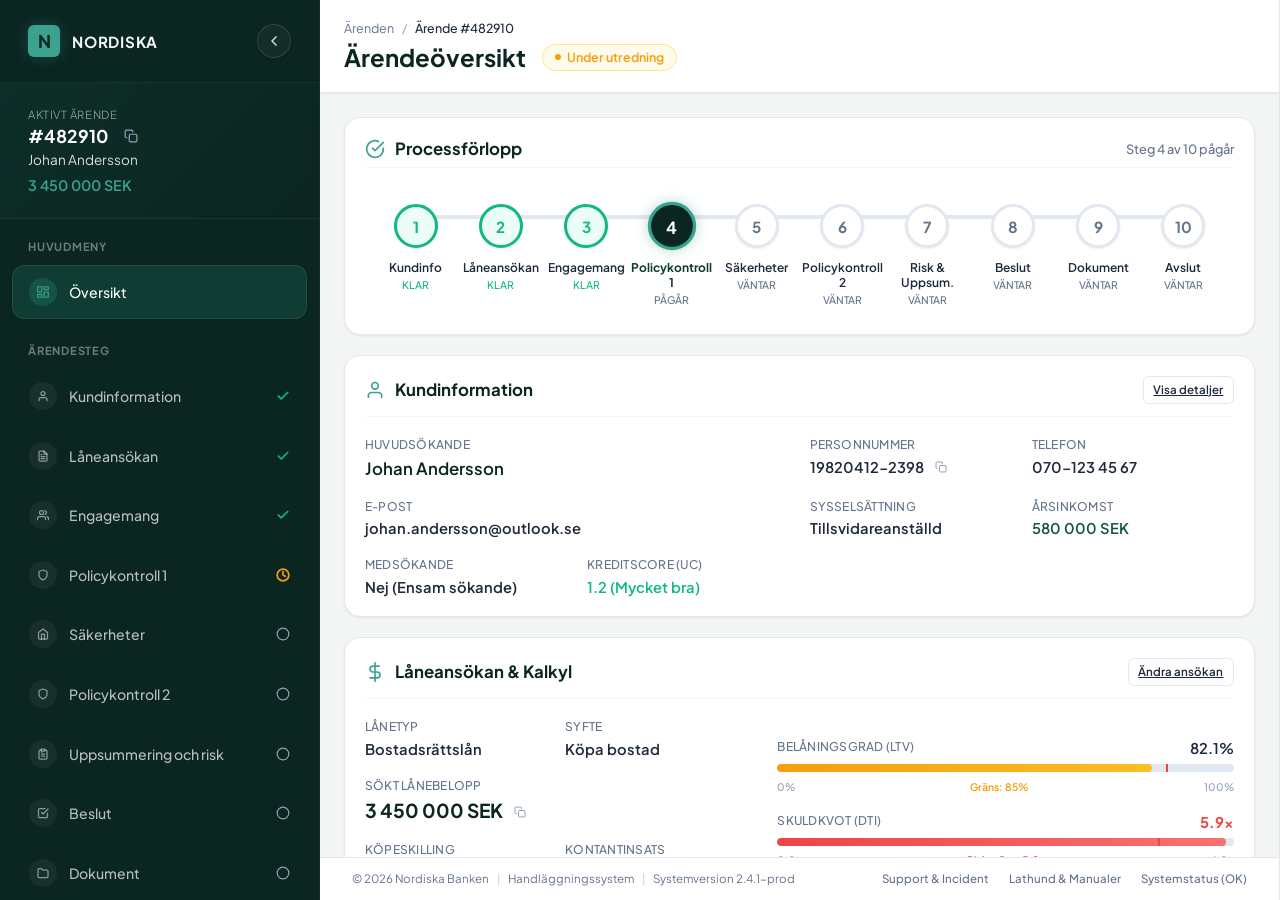
==== index.html @ c4bc32be "initialize loan application PoC with responsive layout, sidebar navigation, and interactive UI compo" ====
<!DOCTYPE html>
<html lang="sv">

<head>
    <meta charset="UTF-8">
    <meta name="viewport" content="width=device-width, initial-scale=1.0">
    <title>Nordiska Banken - Ärende #482910</title>
    <!-- Google Fonts & Main Stylesheet -->
    <link rel="stylesheet" href="styles.css">
</head>

<body>
    <div class="app-container">
        
        <!-- Sidebar Navigation -->
        <aside class="sidebar">
            <!-- Sidebar Header / Branding -->
            <div class="sidebar-header">
                <div class="logo-icon">N</div>
                <div class="logo-text-wrapper">
                    <div class="logo-text">Nordiska</div>
                </div>
                <button class="sidebar-toggle-btn" id="btn-toggle-sidebar" title="Minimera meny">
                    <svg xmlns="http://www.w3.org/2000/svg" width="16" height="16" viewBox="0 0 24 24" fill="none" stroke="currentColor" stroke-width="2.5" stroke-linecap="round" stroke-linejoin="round"><polyline points="15 18 9 12 15 6"></polyline></svg>
                </button>
            </div>

            <!-- Active Case Widget -->
            <div class="sidebar-case-summary">
                <div class="case-label">Aktivt Ärende</div>
                <div class="case-id">
                    #482910
                    <button class="copy-btn" id="btn-copy-case-id" title="Kopiera ärendenummer">
                        <svg xmlns="http://www.w3.org/2000/svg" width="14" height="14" viewBox="0 0 24 24" fill="none" stroke="currentColor" stroke-width="2" stroke-linecap="round" stroke-linejoin="round"><rect x="9" y="9" width="13" height="13" rx="2" ry="2"></rect><path d="M5 15H4a2 2 0 0 1-2-2V4a2 2 0 0 1 2-2h9a2 2 0 0 1 2 2v1"></path></svg>
                    </button>
                </div>
                <div class="customer-name">Johan Andersson</div>
                <div class="loan-amount">3 450 000 SEK</div>
            </div>

            <!-- Navigation Menu -->
            <nav class="sidebar-menu">
                <div class="menu-section-title">Huvudmeny</div>
                <ul class="sidebar-list">
                    <li>
                        <a href="index.html" class="sidebar-link active" data-title="Översikt">
                            <span class="step-icon-wrapper">
                                <svg xmlns="http://www.w3.org/2000/svg" width="14" height="14" viewBox="0 0 24 24" fill="none" stroke="currentColor" stroke-width="2" stroke-linecap="round" stroke-linejoin="round"><rect x="3" y="3" width="7" height="9"></rect><rect x="14" y="3" width="7" height="5"></rect><rect x="14" y="12" width="7" height="9"></rect><rect x="3" y="16" width="7" height="5"></rect></svg>
                            </span>
                            Översikt
                        </a>
                    </li>
                </ul>

                <div class="menu-section-title" style="margin-top: 1.5rem;">Ärendesteg</div>
                <ul class="sidebar-list">
                    <li>
                        <a href="kundinformation.html" class="sidebar-link" data-title="Kundinformation">
                            <span class="step-icon-wrapper">
                                <svg xmlns="http://www.w3.org/2000/svg" width="12" height="12" viewBox="0 0 24 24" fill="none" stroke="currentColor" stroke-width="2.5" stroke-linecap="round" stroke-linejoin="round"><path d="M20 21v-2a4 4 0 0 0-4-4H8a4 4 0 0 0-4 4v2"></path><circle cx="12" cy="7" r="4"></circle></svg>
                            </span>
                            Kundinformation
                            <span class="step-status-icon" title="Klar">
                                <svg xmlns="http://www.w3.org/2000/svg" width="14" height="14" viewBox="0 0 24 24" fill="none" stroke="var(--success)" stroke-width="3" stroke-linecap="round" stroke-linejoin="round"><polyline points="20 6 9 17 4 12"></polyline></svg>
                            </span>
                        </a>
                    </li>
                    <li>
                        <a href="laneansokan.html" class="sidebar-link" data-title="Låneansökan">
                            <span class="step-icon-wrapper">
                                <svg xmlns="http://www.w3.org/2000/svg" width="12" height="12" viewBox="0 0 24 24" fill="none" stroke="currentColor" stroke-width="2.5" stroke-linecap="round" stroke-linejoin="round"><path d="M14 2H6a2 2 0 0 0-2 2v16a2 2 0 0 0 2 2h12a2 2 0 0 0 2-2V8z"></path><polyline points="14 2 14 8 20 8"></polyline><line x1="16" y1="13" x2="8" y2="13"></line><line x1="16" y1="17" x2="8" y2="17"></line><polyline points="10 9 9 9 8 9"></polyline></svg>
                            </span>
                            Låneansökan
                            <span class="step-status-icon" title="Klar">
                                <svg xmlns="http://www.w3.org/2000/svg" width="14" height="14" viewBox="0 0 24 24" fill="none" stroke="var(--success)" stroke-width="3" stroke-linecap="round" stroke-linejoin="round"><polyline points="20 6 9 17 4 12"></polyline></svg>
                            </span>
                        </a>
                    </li>
                    <li>
                        <a href="engagemang.html" class="sidebar-link" data-title="Engagemang">
                            <span class="step-icon-wrapper">
                                <svg xmlns="http://www.w3.org/2000/svg" width="12" height="12" viewBox="0 0 24 24" fill="none" stroke="currentColor" stroke-width="2.5" stroke-linecap="round" stroke-linejoin="round"><path d="M17 21v-2a4 4 0 0 0-4-4H5a4 4 0 0 0-4 4v2"></path><circle cx="9" cy="7" r="4"></circle><path d="M23 21v-2a4 4 0 0 0-3-3.87"></path><path d="M16 3.13a4 4 0 0 1 0 7.75"></path></svg>
                            </span>
                            Engagemang
                            <span class="step-status-icon" title="Klar">
                                <svg xmlns="http://www.w3.org/2000/svg" width="14" height="14" viewBox="0 0 24 24" fill="none" stroke="var(--success)" stroke-width="3" stroke-linecap="round" stroke-linejoin="round"><polyline points="20 6 9 17 4 12"></polyline></svg>
                            </span>
                        </a>
                    </li>
                    <li>
                        <a href="policykontroll-1.html" class="sidebar-link" data-title="Policykontroll 1">
                            <span class="step-icon-wrapper">
                                <svg xmlns="http://www.w3.org/2000/svg" width="12" height="12" viewBox="0 0 24 24" fill="none" stroke="currentColor" stroke-width="2.5" stroke-linecap="round" stroke-linejoin="round"><path d="M12 22s8-4 8-10V5l-8-3-8 3v7c0 6 8 10 8 10z"></path></svg>
                            </span>
                            Policykontroll 1
                            <span class="step-status-icon" title="Pågår">
                                <svg xmlns="http://www.w3.org/2000/svg" width="14" height="14" viewBox="0 0 24 24" fill="none" stroke="var(--warning)" stroke-width="3" stroke-linecap="round" stroke-linejoin="round"><circle cx="12" cy="12" r="10"></circle><polyline points="12 6 12 12 16 14"></polyline></svg>
                            </span>
                        </a>
                    </li>
                    <li>
                        <a href="sakerheter.html" class="sidebar-link" data-title="Säkerheter">
                            <span class="step-icon-wrapper">
                                <svg xmlns="http://www.w3.org/2000/svg" width="12" height="12" viewBox="0 0 24 24" fill="none" stroke="currentColor" stroke-width="2.5" stroke-linecap="round" stroke-linejoin="round"><path d="M3 9l9-7 9 7v11a2 2 0 0 1-2 2H5a2 2 0 0 1-2-2z"></path><polyline points="9 22 9 12 15 12 15 22"></polyline></svg>
                            </span>
                            Säkerheter
                            <span class="step-status-icon" title="Ej påbörjad">
                                <svg xmlns="http://www.w3.org/2000/svg" width="14" height="14" viewBox="0 0 24 24" fill="none" stroke="var(--text-light)" stroke-width="2" stroke-linecap="round" stroke-linejoin="round"><circle cx="12" cy="12" r="10"></circle></svg>
                            </span>
                        </a>
                    </li>
                    <li>
                        <a href="policykontroll-2.html" class="sidebar-link" data-title="Policykontroll 2">
                            <span class="step-icon-wrapper">
                                <svg xmlns="http://www.w3.org/2000/svg" width="12" height="12" viewBox="0 0 24 24" fill="none" stroke="currentColor" stroke-width="2.5" stroke-linecap="round" stroke-linejoin="round"><path d="M12 22s8-4 8-10V5l-8-3-8 3v7c0 6 8 10 8 10z"></path></svg>
                            </span>
                            Policykontroll 2
                            <span class="step-status-icon" title="Ej påbörjad">
                                <svg xmlns="http://www.w3.org/2000/svg" width="14" height="14" viewBox="0 0 24 24" fill="none" stroke="var(--text-light)" stroke-width="2" stroke-linecap="round" stroke-linejoin="round"><circle cx="12" cy="12" r="10"></circle></svg>
                            </span>
                        </a>
                    </li>
                    <li>
                        <a href="uppsummering-och-risk.html" class="sidebar-link" data-title="Uppsummering och risk">
                            <span class="step-icon-wrapper">
                                <svg xmlns="http://www.w3.org/2000/svg" width="12" height="12" viewBox="0 0 24 24" fill="none" stroke="currentColor" stroke-width="2.5" stroke-linecap="round" stroke-linejoin="round"><path d="M16 4h2a2 2 0 0 1 2 2v14a2 2 0 0 1-2 2H6a2 2 0 0 1-2-2V6a2 2 0 0 1 2-2h2"></path><rect x="8" y="2" width="8" height="4" rx="1" ry="1"></rect><line x1="9" y1="12" x2="15" y2="12"></line><line x1="9" y1="16" x2="15" y2="16"></line><line x1="9" y1="8" x2="10" y2="8"></line></svg>
                            </span>
                            Uppsummering och risk
                            <span class="step-status-icon" title="Ej påbörjad">
                                <svg xmlns="http://www.w3.org/2000/svg" width="14" height="14" viewBox="0 0 24 24" fill="none" stroke="var(--text-light)" stroke-width="2" stroke-linecap="round" stroke-linejoin="round"><circle cx="12" cy="12" r="10"></circle></svg>
                            </span>
                        </a>
                    </li>
                    <li>
                        <a href="beslut.html" class="sidebar-link" data-title="Beslut">
                            <span class="step-icon-wrapper">
                                <svg xmlns="http://www.w3.org/2000/svg" width="12" height="12" viewBox="0 0 24 24" fill="none" stroke="currentColor" stroke-width="2.5" stroke-linecap="round" stroke-linejoin="round"><polyline points="9 11 12 14 22 4"></polyline><path d="M21 12v7a2 2 0 0 1-2 2H5a2 2 0 0 1-2-2V5a2 2 0 0 1 2-2h11"></path></svg>
                            </span>
                            Beslut
                            <span class="step-status-icon" title="Ej påbörjad">
                                <svg xmlns="http://www.w3.org/2000/svg" width="14" height="14" viewBox="0 0 24 24" fill="none" stroke="var(--text-light)" stroke-width="2" stroke-linecap="round" stroke-linejoin="round"><circle cx="12" cy="12" r="10"></circle></svg>
                            </span>
                        </a>
                    </li>
                    <li>
                        <a href="dokument.html" class="sidebar-link" data-title="Dokument">
                            <span class="step-icon-wrapper">
                                <svg xmlns="http://www.w3.org/2000/svg" width="12" height="12" viewBox="0 0 24 24" fill="none" stroke="currentColor" stroke-width="2.5" stroke-linecap="round" stroke-linejoin="round"><path d="M22 19a2 2 0 0 1-2 2H4a2 2 0 0 1-2-2V5a2 2 0 0 1 2-2h5l2 3h9a2 2 0 0 1 2 2z"></path></svg>
                            </span>
                            Dokument
                            <span class="step-status-icon" title="Ej påbörjad">
                                <svg xmlns="http://www.w3.org/2000/svg" width="14" height="14" viewBox="0 0 24 24" fill="none" stroke="var(--text-light)" stroke-width="2" stroke-linecap="round" stroke-linejoin="round"><circle cx="12" cy="12" r="10"></circle></svg>
                            </span>
                        </a>
                    </li>
                    <li>
                        <a href="avslut.html" class="sidebar-link" data-title="Avslut">
                            <span class="step-icon-wrapper">
                                <svg xmlns="http://www.w3.org/2000/svg" width="12" height="12" viewBox="0 0 24 24" fill="none" stroke="currentColor" stroke-width="2.5" stroke-linecap="round" stroke-linejoin="round"><path d="M22 11.08V12a10 10 0 1 1-5.93-9.14"></path><polyline points="22 4 12 14.01 9 11.01"></polyline></svg>
                            </span>
                            Avslut
                            <span class="step-status-icon" title="Ej påbörjad">
                                <svg xmlns="http://www.w3.org/2000/svg" width="14" height="14" viewBox="0 0 24 24" fill="none" stroke="var(--text-light)" stroke-width="2" stroke-linecap="round" stroke-linejoin="round"><circle cx="12" cy="12" r="10"></circle></svg>
                            </span>
                        </a>
                    </li>
                </ul>
                <ul class="sidebar-list actions-section">
                    <li>
                        <a href="#" class="sidebar-link sidebar-dropdown-toggle" id="toggle-actions-menu" data-title="Åtgärder">
                            <span class="step-icon-wrapper">
                                <svg xmlns="http://www.w3.org/2000/svg" width="14" height="14" viewBox="0 0 24 24" fill="none" stroke="currentColor" stroke-width="2" stroke-linecap="round" stroke-linejoin="round"><circle cx="12" cy="12" r="3"/><path d="M3 12h1m8-9v1m8 8h1m-9 8v1M5.6 5.6l.7.7m11.4 11.4l.7.7m0-12.8l-.7.7M6.3 17.7l-.7.7"/></svg>
                            </span>
                            Åtgärder
                            <span class="dropdown-chevron">
                                <svg xmlns="http://www.w3.org/2000/svg" width="12" height="12" viewBox="0 0 24 24" fill="none" stroke="currentColor" stroke-width="2" stroke-linecap="round" stroke-linejoin="round"><polyline points="6 9 12 15 18 9"></polyline></svg>
                            </span>
                        </a>
                        <ul class="sidebar-submenu" id="actions-submenu">
                            <li>
                                <a href="#" class="sidebar-link sidebar-action-link action-update" id="action-update-eng" data-title="Uppdatera engagemang">
                                    <span class="step-icon-wrapper">
                                        <svg xmlns="http://www.w3.org/2000/svg" width="14" height="14" viewBox="0 0 24 24" fill="none" stroke="currentColor" stroke-width="2" stroke-linecap="round" stroke-linejoin="round"><path d="M21.5 2v6h-6M21.34 15.57a10 10 0 1 1-.57-8.38l5.67-5.67"/></svg>
                                    </span>
                                    Uppdatera engagemang
                                </a>
                            </li>
                            <li>
                                <a href="#" class="sidebar-link sidebar-action-link action-archive" id="action-archive-case" data-title="Arkivera ärende">
                                    <span class="step-icon-wrapper">
                                        <svg xmlns="http://www.w3.org/2000/svg" width="14" height="14" viewBox="0 0 24 24" fill="none" stroke="currentColor" stroke-width="2" stroke-linecap="round" stroke-linejoin="round"><polyline points="21 8 21 21 3 21 3 8"/><rect x="1" y="3" width="22" height="5"/><line x1="10" y1="12" x2="14" y2="12"/></svg>
                                    </span>
                                    Arkivera ärende
                                </a>
                            </li>
                            <li>
                                <a href="#" class="sidebar-link sidebar-action-link action-unarchive" id="action-unarchive-case" data-title="Delarkivera ärende">
                                    <span class="step-icon-wrapper">
                                        <svg xmlns="http://www.w3.org/2000/svg" width="14" height="14" viewBox="0 0 24 24" fill="none" stroke="currentColor" stroke-width="2" stroke-linecap="round" stroke-linejoin="round"><path d="M21 8v13H3V8M1 3h22v5H1zM10 12h4M12 12v6"/></svg>
                                    </span>
                                    Delarkivera ärende
                                </a>
                            </li>
                            <li>
                                <a href="#" class="sidebar-link sidebar-action-link action-reject" id="action-reject-case" data-title="Avslå ärende">
                                    <span class="step-icon-wrapper">
                                        <svg xmlns="http://www.w3.org/2000/svg" width="14" height="14" viewBox="0 0 24 24" fill="none" stroke="currentColor" stroke-width="2" stroke-linecap="round" stroke-linejoin="round"><circle cx="12" cy="12" r="10"/><line x1="15" y1="9" x2="9" y2="15"/><line x1="9" y1="9" x2="15" y2="15"/></svg>
                                    </span>
                                    Avslå ärende
                                </a>
                            </li>
                        </ul>
                    </li>
                </ul>
            </nav>

            <!-- Sidebar User Profile Footer -->
            <div class="sidebar-footer">
                <div class="user-avatar">EB</div>
                <div class="user-info">
                    <span class="user-name">Erik Bergström</span>
                    <span class="user-role">Handläggare</span>
                </div>
            </div>
        </aside>

        <!-- Main Viewport Area -->
        <main class="main-viewport">
            <!-- Sticky Case Header -->
            <header class="case-top-header">
                <div class="header-left">
                    <div class="breadcrumbs">
                        <a href="#">Ärenden</a>
                        <span class="separator">/</span>
                        <span class="current">Ärende #482910</span>
                    </div>
                    <div class="case-title-row">
                        <h1>Ärendeöversikt</h1>
                        <span class="status-pill under-review">
                            <span class="status-indicator-dot"></span>
                            Under utredning
                        </span>
                    </div>
                </div>
                <!-- Action Controls -->
                <div class="header-actions">
                </div>
            </header>

            <!-- Scrollable Dashboard Grid -->
            <div class="dashboard-grid">
                
                <!-- STEPPER OVERVIEW (Full Width) -->
                <div class="dashboard-card col-12">
                    <div class="card-header" style="margin-bottom: 0.75rem; padding-bottom: 0.5rem;">
                        <div class="card-title">
                            <svg xmlns="http://www.w3.org/2000/svg" viewBox="0 0 24 24" fill="none" stroke="currentColor" stroke-width="2" stroke-linecap="round" stroke-linejoin="round"><path d="M22 11.08V12a10 10 0 1 1-5.93-9.14"></path><polyline points="22 4 12 14.01 9 11.01"></polyline></svg>
                            Processförlopp
                        </div>
                        <span style="font-size: 0.8rem; color: var(--text-muted); font-weight: 500;">Steg 4 av 10 pågår</span>
                    </div>
                    
                    <div class="flow-stepper-wrapper">
                        <div class="flow-stepper">
                            <!-- Step 1 -->
                            <div class="flow-step-node completed">
                                <div class="flow-step-bubble">1</div>
                                <div class="flow-step-label">Kundinfo</div>
                                <div class="flow-step-status-text">Klar</div>
                            </div>
                            <!-- Step 2 -->
                            <div class="flow-step-node completed">
                                <div class="flow-step-bubble">2</div>
                                <div class="flow-step-label">Låneansökan</div>
                                <div class="flow-step-status-text">Klar</div>
                            </div>
                            <!-- Step 3 -->
                            <div class="flow-step-node completed">
                                <div class="flow-step-bubble">3</div>
                                <div class="flow-step-label">Engagemang</div>
                                <div class="flow-step-status-text">Klar</div>
                            </div>
                            <!-- Step 4 -->
                            <div class="flow-step-node active">
                                <div class="flow-step-bubble">4</div>
                                <div class="flow-step-label">Policykontroll 1</div>
                                <div class="flow-step-status-text">Pågår</div>
                            </div>
                            <!-- Step 5 -->
                            <div class="flow-step-node">
                                <div class="flow-step-bubble">5</div>
                                <div class="flow-step-label">Säkerheter</div>
                                <div class="flow-step-status-text">Väntar</div>
                            </div>
                            <!-- Step 6 -->
                            <div class="flow-step-node">
                                <div class="flow-step-bubble">6</div>
                                <div class="flow-step-label">Policykontroll 2</div>
                                <div class="flow-step-status-text">Väntar</div>
                            </div>
                            <!-- Step 7 -->
                            <div class="flow-step-node">
                                <div class="flow-step-bubble">7</div>
                                <div class="flow-step-label">Risk &amp; Uppsum.</div>
                                <div class="flow-step-status-text">Väntar</div>
                            </div>
                            <!-- Step 8 -->
                            <div class="flow-step-node">
                                <div class="flow-step-bubble">8</div>
                                <div class="flow-step-label">Beslut</div>
                                <div class="flow-step-status-text">Väntar</div>
                            </div>
                            <!-- Step 9 -->
                            <div class="flow-step-node">
                                <div class="flow-step-bubble">9</div>
                                <div class="flow-step-label">Dokument</div>
                                <div class="flow-step-status-text">Väntar</div>
                            </div>
                            <!-- Step 10 -->
                            <div class="flow-step-node">
                                <div class="flow-step-bubble">10</div>
                                <div class="flow-step-label">Avslut</div>
                                <div class="flow-step-status-text">Väntar</div>
                            </div>
                        </div>
                    </div>
                </div>

                <!-- CUSTOMER SUMMARY CARD -->
                <div class="dashboard-card col-4">
                    <div class="card-header">
                        <div class="card-title">
                            <svg xmlns="http://www.w3.org/2000/svg" viewBox="0 0 24 24" fill="none" stroke="currentColor" stroke-width="2" stroke-linecap="round" stroke-linejoin="round"><path d="M20 21v-2a4 4 0 0 0-4-4H8a4 4 0 0 0-4 4v2"></path><circle cx="12" cy="7" r="4"></circle></svg>
                            Kundinformation
                        </div>
                        <a href="kundinformation.html" class="btn btn-secondary" style="padding: 0.35rem 0.6rem; font-size: 0.72rem; border-radius: var(--radius-sm);">Visa detaljer</a>
                    </div>
                    <div class="customer-detail-list">
                        <div class="detail-item" style="grid-column: span 2;">
                            <span class="detail-label">Huvudsökande</span>
                            <span class="detail-value" style="font-size: 1.05rem; color: var(--primary-dark);">Johan Andersson</span>
                        </div>
                        <div class="detail-item">
                            <span class="detail-label">Personnummer</span>
                            <span class="detail-value">
                                19820412-2398
                                <button class="copy-btn" id="btn-copy-ssn" title="Kopiera personnummer">
                                    <svg xmlns="http://www.w3.org/2000/svg" width="12" height="12" viewBox="0 0 24 24" fill="none" stroke="currentColor" stroke-width="2" stroke-linecap="round" stroke-linejoin="round"><rect x="9" y="9" width="13" height="13" rx="2" ry="2"></rect><path d="M5 15H4a2 2 0 0 1-2-2V4a2 2 0 0 1 2-2h9a2 2 0 0 1 2 2v1"></path></svg>
                                </button>
                            </span>
                        </div>
                        <div class="detail-item">
                            <span class="detail-label">Telefon</span>
                            <span class="detail-value">070-123 45 67</span>
                        </div>
                        <div class="detail-item" style="grid-column: span 2;">
                            <span class="detail-label">E-post</span>
                            <span class="detail-value">johan.andersson@outlook.se</span>
                        </div>
                        <div class="detail-item">
                            <span class="detail-label">Sysselsättning</span>
                            <span class="detail-value">Tillsvidareanställd</span>
                        </div>
                        <div class="detail-item">
                            <span class="detail-label">Årsinkomst</span>
                            <span class="detail-value highlight">580 000 SEK</span>
                        </div>
                        <div class="detail-item">
                            <span class="detail-label">Medsökande</span>
                            <span class="detail-value">Nej (Ensam sökande)</span>
                        </div>
                        <div class="detail-item">
                            <span class="detail-label">Kreditscore (UC)</span>
                            <span class="detail-value" style="color: var(--success);">1.2 (Mycket bra)</span>
                        </div>
                    </div>
                </div>

                <!-- LOAN SUMMARY CARD -->
                <div class="dashboard-card col-8">
                    <div class="card-header">
                        <div class="card-title">
                            <svg xmlns="http://www.w3.org/2000/svg" viewBox="0 0 24 24" fill="none" stroke="currentColor" stroke-width="2" stroke-linecap="round" stroke-linejoin="round"><line x1="12" y1="1" x2="12" y2="23"></line><path d="M17 5H9.5a3.5 3.5 0 0 0 0 7h5a3.5 3.5 0 0 1 0 7H6"></path></svg>
                            Låneansökan & Kalkyl
                        </div>
                        <a href="laneansokan.html" class="btn btn-secondary" style="padding: 0.35rem 0.6rem; font-size: 0.72rem; border-radius: var(--radius-sm);">Ändra ansökan</a>
                    </div>
                    <div class="loan-summary-grid">
                        <div class="customer-detail-list">
                            <div class="detail-item">
                                <span class="detail-label">Lånetyp</span>
                                <span class="detail-value">Bostadsrättslån</span>
                            </div>
                            <div class="detail-item">
                                <span class="detail-label">Syfte</span>
                                <span class="detail-value">Köpa bostad</span>
                            </div>
                            <div class="detail-item" style="grid-column: span 2;">
                                <span class="detail-label">Sökt Lånebelopp</span>
                                <span class="detail-value" style="font-size: 1.2rem; color: var(--primary-dark); font-weight: 700;">
                                    3 450 000 SEK
                                    <button class="copy-btn" id="btn-copy-amount" title="Kopiera belopp">
                                        <svg xmlns="http://www.w3.org/2000/svg" width="12" height="12" viewBox="0 0 24 24" fill="none" stroke="currentColor" stroke-width="2" stroke-linecap="round" stroke-linejoin="round"><rect x="9" y="9" width="13" height="13" rx="2" ry="2"></rect><path d="M5 15H4a2 2 0 0 1-2-2V4a2 2 0 0 1 2-2h9a2 2 0 0 1 2 2v1"></path></svg>
                                    </button>
                                </span>
                            </div>
                            <div class="detail-item">
                                <span class="detail-label">Köpeskilling</span>
                                <span class="detail-value">4 200 000 SEK</span>
                            </div>
                            <div class="detail-item">
                                <span class="detail-label">Kontantinsats</span>
                                <span class="detail-value">750 000 SEK (17.9%)</span>
                            </div>
                            <div class="detail-item">
                                <span class="detail-label">Räntesats (Rörlig)</span>
                                <span class="detail-value">4.15%</span>
                            </div>
                            <div class="detail-item">
                                <span class="detail-label">Amorteringstakt</span>
                                <span class="detail-value">2.0% per år</span>
                            </div>
                        </div>
                        
                        <!-- Financial Progress Indicators -->
                        <div class="loan-metrics">
                            <!-- Metric 1 -->
                            <div class="metric-bar-group">
                                <div class="metric-header">
                                    <span class="detail-label">Belåningsgrad (LTV)</span>
                                    <span class="detail-value">82.1%</span>
                                </div>
                                <div class="metric-bar-container" title="Maxgräns 85% för bolån">
                                    <div class="metric-bar-fill warning" style="width: 82.1%;"></div>
                                    <div class="metric-marker" style="left: 85%;" title="Maxgräns 85%"></div>
                                </div>
                                <div style="display: flex; justify-content: space-between; font-size: 0.65rem; color: var(--text-light); font-weight: 500;">
                                    <span>0%</span>
                                    <span style="color: var(--warning); font-weight: 600;">Gräns: 85%</span>
                                    <span>100%</span>
                                </div>
                            </div>
                            <!-- Metric 2 -->
                            <div class="metric-bar-group">
                                <div class="metric-header">
                                    <span class="detail-label">Skuldkvot (DTI)</span>
                                    <span class="detail-value" style="color: var(--danger); font-weight: 700;">5.9x</span>
                                </div>
                                <div class="metric-bar-container" title="Riskgräns 5.0x ink-multiplikator">
                                    <div class="metric-bar-fill danger" style="width: 98.3%;"></div> <!-- 5.9 / 6.0 = 98.3% -->
                                    <div class="metric-marker" style="left: 83.3%;" title="Riskgräns 5.0x"></div> <!-- 5.0 / 6.0 = 83.3% -->
                                </div>
                                <div style="display: flex; justify-content: space-between; font-size: 0.65rem; color: var(--text-light); font-weight: 500;">
                                    <span>0.0x</span>
                                    <span style="color: var(--danger); font-weight: 600;">Riskgräns: 5.0x</span>
                                    <span>6.0x</span>
                                </div>
                            </div>
                            <!-- Metric 3 -->
                            <div class="metric-bar-group">
                                <div class="metric-header">
                                    <span class="detail-label">Kvarboendekalkyl (KALP)</span>
                                    <span class="detail-value" style="color: var(--success);">+14 520 SEK / mån</span>
                                </div>
                                <div class="metric-bar-container" title="Krav: Minst 8 000 SEK">
                                    <div class="metric-bar-fill" style="width: 72.6%;"></div> <!-- scale to max 20000 -->
                                    <div class="metric-marker" style="left: 40%;" title="Krav 8000"></div> <!-- 8000 / 20000 = 40% -->
                                </div>
                                <div style="display: flex; justify-content: space-between; font-size: 0.65rem; color: var(--text-light); font-weight: 500;">
                                    <span>0 SEK</span>
                                    <span style="color: var(--success); font-weight: 600;">Krav: 8 000 SEK</span>
                                    <span>20 000 SEK</span>
                                </div>
                            </div>
                        </div>
                    </div>
                </div>

                <!-- POLICY & RISK CARD -->
                <div class="dashboard-card col-4">
                    <div class="card-header">
                        <div class="card-title">
                            <svg xmlns="http://www.w3.org/2000/svg" viewBox="0 0 24 24" fill="none" stroke="currentColor" stroke-width="2" stroke-linecap="round" stroke-linejoin="round"><path d="M12 22s8-4 8-10V5l-8-3-8 3v7c0 6 8 10 8 10z"></path></svg>
                            Policy & Riskkontroll
                        </div>
                        <span class="status-pill under-review" style="padding: 0.15rem 0.5rem; font-size: 0.68rem;">Kontroll Pågår</span>
                    </div>
                    <div class="policy-list">
                        <!-- Policy Item 1 -->
                        <div class="policy-item passed">
                            <div>
                                <div class="policy-name">Kreditupplysning (UC)</div>
                                <div class="policy-meta">Score 1.2, Inga betalningsanmärkningar</div>
                            </div>
                            <div class="policy-status passed">
                                <svg xmlns="http://www.w3.org/2000/svg" width="14" height="14" viewBox="0 0 24 24" fill="none" stroke="currentColor" stroke-width="3" stroke-linecap="round" stroke-linejoin="round"><polyline points="20 6 9 17 4 12"></polyline></svg>
                                OK
                            </div>
                        </div>
                        <!-- Policy Item 2 -->
                        <div class="policy-item warning">
                            <div>
                                <div class="policy-name">Skuldkvot & Kalkyl</div>
                                <div class="policy-meta">Skuldkvot 5.9x överstiger riskgräns (5.0x)</div>
                            </div>
                            <div class="policy-status warning">
                                <svg xmlns="http://www.w3.org/2000/svg" width="14" height="14" viewBox="0 0 24 24" fill="none" stroke="currentColor" stroke-width="3" stroke-linecap="round" stroke-linejoin="round"><path d="M10.29 3.86L1.82 18a2 2 0 0 0 1.71 3h16.94a2 2 0 0 0 1.71-3L13.71 3.86a2 2 0 0 0-3.42 0z"></path><line x1="12" y1="9" x2="12" y2="13"></line><line x1="12" y1="17" x2="12.01" y2="17"></line></svg>
                                Manuell
                            </div>
                        </div>
                        <!-- Policy Item 3 -->
                        <div class="policy-item passed">
                            <div>
                                <div class="policy-name">PEP & Sanktionskontroll</div>
                                <div class="policy-meta">Inga träffar funna i internationella register</div>
                            </div>
                            <div class="policy-status passed">
                                <svg xmlns="http://www.w3.org/2000/svg" width="14" height="14" viewBox="0 0 24 24" fill="none" stroke="currentColor" stroke-width="3" stroke-linecap="round" stroke-linejoin="round"><polyline points="20 6 9 17 4 12"></polyline></svg>
                                OK
                            </div>
                        </div>
                        <!-- Policy Item 4 -->
                        <div class="policy-item passed">
                            <div>
                                <div class="policy-name">Medborgarskap / Boende</div>
                                <div class="policy-meta">Svensk medborgare och folkbokförd</div>
                            </div>
                            <div class="policy-status passed">
                                <svg xmlns="http://www.w3.org/2000/svg" width="14" height="14" viewBox="0 0 24 24" fill="none" stroke="currentColor" stroke-width="3" stroke-linecap="round" stroke-linejoin="round"><polyline points="20 6 9 17 4 12"></polyline></svg>
                                OK
                            </div>
                        </div>
                    </div>
                </div>

                <!-- COLLATERAL CARD -->
                <div class="dashboard-card col-4">
                    <div class="card-header">
                        <div class="card-title">
                            <svg xmlns="http://www.w3.org/2000/svg" viewBox="0 0 24 24" fill="none" stroke="currentColor" stroke-width="2" stroke-linecap="round" stroke-linejoin="round"><path d="M3 9l9-7 9 7v11a2 2 0 0 1-2 2H5a2 2 0 0 1-2-2z"></path><polyline points="9 22 9 12 15 12 15 22"></polyline></svg>
                            Säkerheter (Bostad)
                        </div>
                        <a href="sakerheter.html" class="btn btn-secondary" style="padding: 0.35rem 0.6rem; font-size: 0.72rem; border-radius: var(--radius-sm);">Redigera</a>
                    </div>
                    
                    <div class="collateral-card-content">
                        <div class="collateral-list-wrapper">
                            <div class="collateral-item" style="padding-top: 0;">
                                <div class="collateral-left">
                                    <div class="collateral-title">Bostadsrätt</div>
                                    <div class="collateral-desc">Furuallén 14, Stockholm</div>
                                </div>
                                <div class="collateral-right">
                                    <div class="collateral-value">4 200 000 SEK</div>
                                    <div class="collateral-status">Värderad (Desktop)</div>
                                </div>
                            </div>
                            
                            <div class="collateral-item">
                                <div class="collateral-left">
                                    <div class="collateral-title">Befintliga pantbrev</div>
                                    <div class="collateral-desc">BRF Tallbarret registers</div>
                                </div>
                                <div class="collateral-right">
                                    <div class="collateral-value" style="color: var(--text-main); font-weight: 500;">3 000 000 SEK</div>
                                </div>
                            </div>
                            
                            <div class="collateral-item">
                                <div class="collateral-left">
                                    <div class="collateral-title">Nya pantbrev som krävs</div>
                                    <div class="collateral-desc">Ansöks vid beviljande</div>
                                </div>
                                <div class="collateral-right">
                                    <div class="collateral-value" style="color: var(--warning); font-weight: 700;">450 000 SEK</div>
                                    <div class="collateral-status" style="color: var(--text-muted); font-weight: 500;">Ej ansökta</div>
                                </div>
                            </div>
                        </div>

                        <!-- Quick safety indicators -->
                        <div style="background-color: var(--success-light); border: 1px solid var(--success-border); border-radius: var(--radius-md); padding: 0.75rem 1rem; display: flex; align-items: center; gap: 0.5rem; margin-top: 1rem;">
                            <svg xmlns="http://www.w3.org/2000/svg" width="16" height="16" viewBox="0 0 24 24" fill="none" stroke="var(--success)" stroke-width="2.5" stroke-linecap="round" stroke-linejoin="round"><path d="M22 11.08V12a10 10 0 1 1-5.93-9.14"></path><polyline points="22 4 12 14.01 9 11.01"></polyline></svg>
                            <span style="font-size: 0.78rem; font-weight: 600; color: var(--success-text);">Bostadens värdering godkänd för belåning</span>
                        </div>
                    </div>
                </div>

                <!-- ACTIVITY TIMELINE & NOTES CARD -->
                <div class="dashboard-card col-4">
                    <div class="card-header">
                        <div class="card-title">
                            <svg xmlns="http://www.w3.org/2000/svg" viewBox="0 0 24 24" fill="none" stroke="currentColor" stroke-width="2" stroke-linecap="round" stroke-linejoin="round"><circle cx="12" cy="12" r="10"></circle><polyline points="12 6 12 12 16 14"></polyline></svg>
                            Händelselogg & Anteckningar
                        </div>
                    </div>

                    <div class="activity-timeline-notes-wrapper">
                        <!-- Timeline -->
                        <div class="activity-timeline">
                            <div class="timeline-item active">
                                <div class="timeline-marker"></div>
                                <div class="timeline-content">
                                    <div class="timeline-header-row">
                                        <span class="timeline-title">UC uppdaterad</span>
                                        <span class="timeline-time">Idag 09:14</span>
                                    </div>
                                    <p class="timeline-description">Ny fullständig kreditupplysning inhämtad automatiskt.</p>
                                </div>
                            </div>

                            <div class="timeline-item">
                                <div class="timeline-marker"></div>
                                <div class="timeline-content">
                                    <div class="timeline-header-row">
                                        <span class="timeline-title">Arbetsgivarintyg mottaget</span>
                                        <span class="timeline-time">Idag 09:10</span>
                                    </div>
                                    <p class="timeline-description">Verifierat anställningstyp och inkomst för huvudsökande.</p>
                                </div>
                            </div>

                            <div class="timeline-item">
                                <div class="timeline-marker"></div>
                                <div class="timeline-content">
                                    <div class="timeline-header-row">
                                        <span class="timeline-title">Ansökan inskickad</span>
                                        <span class="timeline-time">Igår 16:45</span>
                                    </div>
                                    <p class="timeline-description">Digital ansökan mottagen via externa API-portalen.</p>
                                </div>
                            </div>
                        </div>

                        <!-- Notes Area -->
                        <div class="notes-area-wrapper">
                            <span class="detail-label" style="display: block; margin-bottom: 0.5rem;">Handläggarantagande (Korta anteckningar)</span>
                            <textarea class="quick-notes-textarea" id="txt-notes" placeholder="Skriv anteckningar här..."></textarea>
                            <div class="quick-notes-save-bar">
                                <span class="notes-status-text" id="notes-status">Alla anteckningar sparade</span>
                                <button class="btn btn-primary" id="btn-save-notes" style="padding: 0.35rem 0.75rem; font-size: 0.72rem; border-radius: var(--radius-sm);">Spara</button>
                        </div>
                    </div>
                </div>
            </div>
        </div>

            <!-- Application Footer -->
            <footer class="app-footer">
                <div class="footer-content">
                    <div class="footer-left">
                        <span>© 2026 Nordiska Banken</span>
                        <span class="footer-separator">|</span>
                        <span>Handläggningssystem</span>
                        <span class="footer-separator">|</span>
                        <span>Systemversion 2.4.1-prod</span>
                    </div>
                    <div class="footer-right">
                        <a href="#support">Support &amp; Incident</a>
                        <a href="#help">Lathund &amp; Manualer</a>
                        <a href="#systemstatus">Systemstatus (OK)</a>
                    </div>
                </div>
            </footer>
        </main>
        
    </div>

    <!-- Script Entrypoint -->
    <script src="app.js"></script>
</body>

</html>
---- styles.css ----
@import url('https://fonts.googleapis.com/css2?family=Plus+Jakarta+Sans:wght@300;400;500;600;700&display=swap');

/* ==========================================================================
   1. CORE & VARIABLES
   ========================================================================== */
/* CSS Reset and Core Setup */
*, *::before, *::after {
    box-sizing: border-box;
    margin: 0;
    padding: 0;
}

:root {
    /* Color Palette - Premium Nordic Pine & Slate */
    --primary-dark: #0b2521;
    --primary: #0f3d34;
    --primary-light: #165246;
    --primary-highlight: #3ca290;
    
    --bg-main: #f4f6f6;
    --bg-card: #ffffff;
    --bg-hover: #f8fafc;
    
    --text-main: #1e293b;
    --text-muted: #64748b;
    --text-light: #94a3b8;
    --text-white: #ffffff;
    
    --border-color: #e2e8f0;
    --border-focus: #3ca290;
    
    /* Status Colors */
    --success: #10b981;
    --success-light: #ecfdf5;
    --success-border: #a7f3d0;
    
    --warning: #f59e0b;
    --warning-light: #fffbeb;
    --warning-border: #fde68a;
    
    --danger: #ef4444;
    --danger-light: #fef2f2;
    --danger-border: #fecaca;
    
    --neutral-gray: #e2e8f0;
    
    /* Layout & Spacing */
    --font-family: 'Plus Jakarta Sans', -apple-system, BlinkMacSystemFont, "Segoe UI", Roboto, sans-serif;
    --radius-sm: 6px;
    --radius-md: 12px;
    --radius-lg: 16px;
    --transition-smooth: all 0.25s cubic-bezier(0.4, 0, 0.2, 1);
    --shadow-sm: 0 1px 3px rgba(0, 0, 0, 0.05), 0 1px 2px rgba(0, 0, 0, 0.03);
    --shadow-md: 0 4px 6px -1px rgba(15, 37, 33, 0.05), 0 2px 4px -2px rgba(15, 37, 33, 0.05);
    --shadow-lg: 0 10px 15px -3px rgba(15, 37, 33, 0.08), 0 4px 6px -4px rgba(15, 37, 33, 0.08);
}

body {
    font-family: var(--font-family);
    background-color: var(--neutral-gray); /* Slate background for the empty letterbox margins */
    color: var(--text-main);
    height: 100vh;
    overflow: hidden;
    -webkit-font-smoothing: antialiased;
}

/* ==========================================================================
   2. LAYOUT & STRUCTURE
   ========================================================================== */
/* App Layout */
.app-container {
    display: flex;
    width: 100%;
    max-width: 1440px; /* Restricts the entire application (sidebar + content area) to 1440px */
    margin: 0 auto; /* Centers the whole app container horizontally */
    height: 100vh;
    overflow: hidden;
    background-color: var(--bg-main);
    box-shadow: 0 0 50px rgba(15, 37, 33, 0.08); /* Premium shadow framing the app */
    border-right: 1px solid var(--border-color);
}

/* ==========================================================================
   3. SIDE MENU (SIDEBAR)
   ========================================================================== */
/* Sidebar Styling */
.sidebar {
    width: 320px; /* Increased from 290px to make it wider */
    background-color: var(--primary-dark);
    color: var(--text-white);
    display: flex;
    flex-direction: column;
    flex-shrink: 0;
    border-right: 1px solid rgba(255, 255, 255, 0.05);
    z-index: 10;
    transition: width 0.3s cubic-bezier(0.4, 0, 0.2, 1);
}

/* Sidebar Logo / Header */
.sidebar-header {
    padding: 1.5rem 1.75rem;
    border-bottom: 1px solid rgba(255, 255, 255, 0.06);
    display: flex;
    align-items: center;
    gap: 0.75rem;
}

.logo-icon {
    width: 32px;
    height: 32px;
    background-color: var(--primary-highlight);
    border-radius: var(--radius-sm);
    display: flex;
    align-items: center;
    justify-content: center;
    color: var(--primary-dark);
    font-weight: 700;
    font-size: 1.1rem;
    box-shadow: 0 0 15px rgba(60, 162, 144, 0.3);
}

.logo-text {
    font-size: 0.95rem;
    font-weight: 700;
    letter-spacing: 0.05em;
    text-transform: uppercase;
    color: #f1f5f9;
}

.logo-sub {
    font-size: 0.75rem;
    color: var(--text-light);
    opacity: 0.7;
    margin-left: auto;
}

/* Active Case Widget in Sidebar */
.sidebar-case-summary {
    padding: 1.5rem 1.75rem;
    border-bottom: 1px solid rgba(255, 255, 255, 0.06);
    background: linear-gradient(135deg, rgba(22, 82, 70, 0.2) 0%, rgba(15, 61, 52, 0) 100%);
}

.sidebar-case-summary .case-label {
    font-size: 0.7rem;
    text-transform: uppercase;
    letter-spacing: 0.05em;
    color: rgba(255, 255, 255, 0.5);
    margin-bottom: 0.25rem;
}

.sidebar-case-summary .case-id {
    font-size: 1.1rem;
    font-weight: 700;
    color: var(--text-white);
    display: flex;
    align-items: center;
    gap: 0.5rem;
}

.sidebar-case-summary .customer-name {
    font-size: 0.85rem;
    color: rgba(255, 255, 255, 0.85);
    margin-top: 0.25rem;
    white-space: nowrap;
    overflow: hidden;
    text-overflow: ellipsis;
}

.sidebar-case-summary .loan-amount {
    font-size: 0.9rem;
    font-weight: 600;
    color: var(--primary-highlight);
    margin-top: 0.5rem;
}

/* Sidebar Menu Navigation */
.sidebar-menu {
    flex: 1;
    overflow: visible;
    padding: 1.25rem 0.75rem;
}

.menu-section-title {
    font-size: 0.7rem;
    font-weight: 700;
    text-transform: uppercase;
    letter-spacing: 0.07em;
    color: rgba(255, 255, 255, 0.4);
    padding: 0 1rem 0.75rem 1rem;
}

.sidebar-list {
    list-style: none;
    display: flex;
    flex-direction: column;
    gap: 0.35rem;
}

.sidebar-link {
    display: flex;
    align-items: center;
    padding: 0.75rem 1rem;
    color: rgba(255, 255, 255, 0.7);
    text-decoration: none;
    border-radius: var(--radius-md);
    font-size: 0.88rem;
    font-weight: 500;
    transition: var(--transition-smooth);
    border: 1px solid transparent;
}

.sidebar-link:hover {
    color: var(--text-white);
    background-color: rgba(255, 255, 255, 0.04);
}

.sidebar-link.active {
    background-color: var(--primary);
    color: var(--text-white);
    border: 1px solid rgba(255, 255, 255, 0.08);
    box-shadow: var(--shadow-sm);
}

.sidebar-link.active .step-icon-wrapper {
    background-color: var(--primary-light);
    color: var(--primary-highlight);
}

/* Step Status Indicators */
.step-status-icon {
    margin-left: auto;
    display: flex;
    align-items: center;
    justify-content: center;
}

.step-status-badge {
    font-size: 0.65rem;
    padding: 0.15rem 0.4rem;
    border-radius: 20px;
    font-weight: 600;
    text-transform: uppercase;
}

.step-icon-wrapper {
    width: 28px; /* Increased from 24px */
    height: 28px; /* Increased from 24px */
    border-radius: 50%;
    background-color: rgba(255, 255, 255, 0.05);
    display: flex;
    align-items: center;
    justify-content: center;
    margin-right: 0.75rem;
    font-size: 0.8rem; /* Slightly larger text */
    color: rgba(255, 255, 255, 0.5);
    transition: var(--transition-smooth);
    flex-shrink: 0;
}

/* Sidebar Footer / User section */
.sidebar-footer {
    padding: 1.25rem 1.75rem;
    border-top: 1px solid rgba(255, 255, 255, 0.06);
    display: flex;
    align-items: center;
    gap: 0.75rem;
}

.user-avatar {
    width: 36px;
    height: 36px;
    border-radius: 50%;
    background-color: var(--primary-light);
    border: 2px solid var(--primary-highlight);
    display: flex;
    align-items: center;
    justify-content: center;
    font-weight: 600;
    color: var(--text-white);
    font-size: 0.85rem;
}

.user-info {
    display: flex;
    flex-direction: column;
}

.user-name {
    font-size: 0.85rem;
    font-weight: 600;
    color: var(--text-white);
}

.user-role {
    font-size: 0.7rem;
    color: var(--text-light);
    opacity: 0.6;
}

/* Main Content Area Styling */
.main-viewport {
    flex: 1;
    display: flex;
    flex-direction: column;
    overflow: hidden;
    background-color: var(--bg-main);
    height: 100%;
}

/* ==========================================================================
   4. TOP HEADER
   ========================================================================== */
/* Top Header Bar */
.case-top-header {
    background-color: var(--bg-card);
    padding: 1.25rem 2.5rem;
    border-bottom: 1px solid var(--border-color);
    display: flex;
    justify-content: space-between;
    align-items: center;
    position: sticky;
    top: 0;
    z-index: 5;
    box-shadow: var(--shadow-sm);
}

.header-left {
    display: flex;
    flex-direction: column;
    gap: 0.25rem;
}

.breadcrumbs {
    display: flex;
    align-items: center;
    gap: 0.5rem;
    font-size: 0.78rem;
    color: var(--text-muted);
}

.breadcrumbs a {
    color: var(--text-muted);
    text-decoration: none;
    transition: var(--transition-smooth);
}

.breadcrumbs a:hover {
    color: var(--primary);
}

.breadcrumbs .separator {
    color: var(--text-light);
}

.breadcrumbs .current {
    color: var(--text-main);
    font-weight: 500;
}

.case-title-row {
    display: flex;
    align-items: center;
    gap: 1rem;
    margin-top: 0.15rem;
}

.case-title-row h1 {
    font-size: 1.5rem;
    font-weight: 700;
    color: var(--primary-dark);
}

/* Status Badges */
.status-pill {
    padding: 0.3rem 0.75rem;
    border-radius: 20px;
    font-size: 0.78rem;
    font-weight: 600;
    display: inline-flex;
    align-items: center;
    gap: 0.4rem;
}

.status-pill.under-review {
    background-color: var(--warning-light);
    color: var(--warning);
    border: 1px solid var(--warning-border);
}

.status-pill.completed {
    background-color: var(--success-light);
    color: var(--success);
    border: 1px solid var(--success-border);
}

.status-pill.rejected {
    background-color: var(--danger-light);
    color: var(--danger);
    border: 1px solid var(--danger-border);
}

.status-indicator-dot {
    width: 6px;
    height: 6px;
    border-radius: 50%;
    background-color: currentColor;
}

.status-pill.under-review .status-indicator-dot {
    animation: pulse-ring 1.5s infinite;
}

@keyframes pulse-ring {
    0% { transform: scale(0.95); opacity: 0.5; }
    50% { transform: scale(1.2); opacity: 1; }
    100% { transform: scale(0.95); opacity: 0.5; }
}

/* Action Buttons Header */
.header-actions {
    display: flex;
    align-items: center;
    gap: 0.75rem;
}

.btn {
    display: inline-flex;
    align-items: center;
    justify-content: center;
    gap: 0.5rem;
    padding: 0.6rem 1.1rem;
    border-radius: var(--radius-md);
    font-size: 0.85rem;
    font-weight: 600;
    cursor: pointer;
    transition: var(--transition-smooth);
    border: 1px solid transparent;
    outline: none;
}

.btn-secondary {
    background-color: var(--bg-card);
    border-color: var(--border-color);
    color: var(--text-main);
}

.btn-secondary:hover {
    background-color: var(--bg-hover);
    border-color: var(--text-light);
}

.btn-primary {
    background-color: var(--primary);
    color: var(--text-white);
}

.btn-primary:hover {
    background-color: var(--primary-light);
    box-shadow: 0 4px 10px rgba(22, 82, 70, 0.2);
}

.btn-danger {
    background-color: var(--danger-light);
    color: var(--danger);
    border-color: var(--danger-border);
}

.btn-danger:hover {
    background-color: var(--danger);
    color: var(--text-white);
    border-color: var(--danger);
}

/* ==========================================================================
   5. DASHBOARD GRID & CARDS
   ========================================================================== */
/* Main Case Dashboard Content */
.dashboard-grid {
    padding: 1.25rem 2rem;
    display: grid;
    grid-template-columns: repeat(12, 1fr);
    grid-template-rows: auto 1fr 1fr;
    gap: 1.25rem;
    max-width: 1440px;
    margin: 0 auto;
    width: 100%;
    flex: 1;
    min-height: 0;
    box-sizing: border-box;
}

/* Card Styling */
.dashboard-card {
    background-color: var(--bg-card);
    border-radius: var(--radius-lg);
    border: 1px solid var(--border-color);
    box-shadow: var(--shadow-sm);
    padding: 1.25rem;
    display: flex;
    flex-direction: column;
    min-height: 0;
    overflow: hidden;
    transition: var(--transition-smooth);
}

.dashboard-card:hover {
    box-shadow: var(--shadow-md);
    transform: translateY(-2px);
}

.card-header {
    display: flex;
    justify-content: space-between;
    align-items: center;
    margin-bottom: 1.25rem;
    border-bottom: 1px solid var(--bg-main);
    padding-bottom: 0.75rem;
}

.card-title {
    font-size: 1.05rem;
    font-weight: 700;
    color: var(--primary-dark);
    display: flex;
    align-items: center;
    gap: 0.6rem;
}

.card-title svg {
    color: var(--primary-highlight);
    width: 20px;
    height: 20px;
}

/* Width allocations */
.col-4 { grid-column: span 4; }
.col-5 { grid-column: span 5; }
.col-6 { grid-column: span 6; }
.col-7 { grid-column: span 7; }
.col-8 { grid-column: span 8; }
.col-12 { grid-column: span 12; }

.loan-summary-grid {
    display: grid;
    grid-template-columns: 1fr 1.2fr;
    gap: 2rem;
}

.flow-stepper-wrapper {
    width: 100%;
    overflow-x: auto;
    scrollbar-width: thin;
    scrollbar-color: var(--primary-highlight) transparent;
}

.flow-stepper-wrapper::-webkit-scrollbar {
    height: 6px;
}

.flow-stepper-wrapper::-webkit-scrollbar-track {
    background: transparent;
}

.flow-stepper-wrapper::-webkit-scrollbar-thumb {
    background-color: var(--border-color);
    border-radius: 3px;
}

/* ==========================================================================
   8. RESPONSIVE MEDIA QUERIES
   ========================================================================== */
/* Responsive Styles */
@media (max-width: 1300px) {
    .main-viewport {
        overflow-y: auto;
        height: auto;
    }
    
    .dashboard-grid {
        height: auto;
        grid-template-rows: auto;
        overflow: visible;
        padding: 1.5rem;
        gap: 1.25rem;
    }
    
    .dashboard-card {
        height: auto;
        min-height: auto;
        overflow: visible;
    }
    
    .customer-detail-list,
    .loan-summary-grid,
    .loan-metrics,
    .policy-list,
    .collateral-card-content,
    .collateral-list-wrapper,
    .activity-timeline-notes-wrapper,
    .activity-timeline {
        overflow-y: visible;
        max-height: none;
        height: auto;
    }

    /* Stack all dashboard cards vertically to prevent content spilling */
    .col-4, .col-5, .col-6, .col-7, .col-8, .col-12 {
        grid-column: span 12;
    }
    
    .dashboard-card:last-child {
        grid-column: span 12;
    }
    
    /* Adjust spacing */
    .case-top-header {
        padding: 1.25rem 1.5rem;
    }
    
    /* Stepper Scrollability */
    .flow-stepper {
        min-width: 820px;
    }
}

@media (max-width: 1024px) {
    /* Stack the loan summary grid vertically to prevent details and metrics from being squished */
    .loan-summary-grid {
        grid-template-columns: 1fr;
        gap: 1.75rem;
    }
}

@media (max-width: 800px) {
    /* Stack the customer details lists to single column */
    .customer-detail-list {
        grid-template-columns: 1fr;
        gap: 1rem;
    }
    
    /* Override inline styles spanning columns */
    .detail-item[style*="grid-column: span 2"] {
        grid-column: span 1 !important;
    }
    
    /* Grid spacing reduction */
    .dashboard-grid {
        padding: 1.25rem 1rem;
        gap: 1.25rem;
    }
}

/* ==========================================================================
   6. COMPONENTS & WIDGETS
   ========================================================================== */
/* Customer Summary Widget */
.customer-detail-list {
    display: grid;
    grid-template-columns: repeat(auto-fit, minmax(160px, 1fr));
    gap: 1.25rem;
}

.detail-item {
    display: flex;
    flex-direction: column;
    gap: 0.35rem;
}

.detail-label {
    font-size: 0.75rem;
    font-weight: 500;
    color: var(--text-muted);
    text-transform: uppercase;
    letter-spacing: 0.02em;
}

.detail-value {
    font-size: 0.92rem;
    font-weight: 600;
    color: var(--text-main);
}

.detail-value.highlight {
    color: var(--primary-light);
}

.copy-btn {
    background: none;
    border: none;
    cursor: pointer;
    color: var(--text-light);
    margin-left: 0.5rem;
    transition: var(--transition-smooth);
    display: inline-flex;
    align-items: center;
}

.copy-btn:hover {
    color: var(--primary-highlight);
}

/* Financial Gauges / Loan Details styling */
.loan-metrics {
    display: flex;
    flex-direction: column;
    gap: 1.25rem;
    margin-top: auto;
}

.metric-bar-group {
    display: flex;
    flex-direction: column;
    gap: 0.45rem;
}

.metric-header {
    display: flex;
    justify-content: space-between;
    font-size: 0.82rem;
    font-weight: 600;
}

.metric-bar-container {
    height: 8px;
    background-color: var(--neutral-gray);
    border-radius: 4px;
    overflow: hidden;
    position: relative;
}

.metric-bar-fill {
    height: 100%;
    border-radius: 4px;
    background: linear-gradient(90deg, var(--primary-light) 0%, var(--primary-highlight) 100%);
    transition: width 1s cubic-bezier(0.4, 0, 0.2, 1);
}

.metric-bar-fill.warning {
    background: linear-gradient(90deg, var(--warning) 0%, #fbbf24 100%);
}

.metric-bar-fill.danger {
    background: linear-gradient(90deg, var(--danger) 0%, #f87171 100%);
}

.metric-marker {
    position: absolute;
    top: 0;
    bottom: 0;
    width: 2px;
    background-color: var(--danger);
    z-index: 2;
}

.metric-marker-label {
    font-size: 0.65rem;
    color: var(--danger);
    font-weight: 600;
}

/* Policy Status Widget */
.policy-list {
    display: flex;
    flex-direction: column;
    gap: 0.75rem;
    overflow-y: auto;
    flex: 1;
    min-height: 0;
    padding-right: 4px;
}

.policy-item {
    display: flex;
    align-items: center;
    padding: 0.75rem 1rem;
    background-color: var(--bg-hover);
    border-radius: var(--radius-md);
    border-left: 4px solid var(--neutral-gray);
}

.policy-item.passed {
    border-left-color: var(--success);
}

.policy-item.warning {
    border-left-color: var(--warning);
}

.policy-item.failed {
    border-left-color: var(--danger);
}

.policy-name {
    font-size: 0.85rem;
    font-weight: 600;
    color: var(--text-main);
}

.policy-meta {
    font-size: 0.75rem;
    color: var(--text-muted);
    margin-top: 0.15rem;
}

.policy-status {
    margin-left: auto;
    display: flex;
    align-items: center;
    gap: 0.35rem;
    font-size: 0.78rem;
    font-weight: 700;
}

.policy-status.passed { color: var(--success); }
.policy-status.warning { color: var(--warning); }
.policy-status.failed { color: var(--danger); }

/* Step Workflow Overview Card (Horizontal track/visual stepper) */
.flow-stepper {
    display: flex;
    justify-content: space-between;
    align-items: flex-start;
    padding: 1.5rem 0.5rem 0.5rem 0.5rem;
    position: relative;
}

.flow-stepper::before {
    content: '';
    position: absolute;
    top: 35px;
    left: 40px;
    right: 40px;
    height: 4px;
    background-color: var(--neutral-gray);
    z-index: 1;
}

.flow-step-node {
    display: flex;
    flex-direction: column;
    align-items: center;
    text-align: center;
    position: relative;
    z-index: 2;
    width: 90px;
}

.flow-step-bubble {
    width: 44px;
    height: 44px;
    border-radius: 50%;
    background-color: var(--bg-card);
    border: 3px solid var(--neutral-gray);
    display: flex;
    align-items: center;
    justify-content: center;
    font-weight: 700;
    font-size: 0.95rem;
    color: var(--text-muted);
    transition: var(--transition-smooth);
    box-shadow: var(--shadow-sm);
}

.flow-step-node.completed .flow-step-bubble {
    border-color: var(--success);
    background-color: var(--success-light);
    color: var(--success);
}

.flow-step-node.active .flow-step-bubble {
    border-color: var(--primary-highlight);
    background-color: var(--primary-dark);
    color: var(--text-white);
    box-shadow: 0 0 12px rgba(60, 162, 144, 0.4);
    transform: scale(1.1);
}

.flow-step-node.in-progress .flow-step-bubble {
    border-color: var(--warning);
    background-color: var(--warning-light);
    color: var(--warning);
}

.flow-step-label {
    margin-top: 0.75rem;
    font-size: 0.75rem;
    font-weight: 600;
    color: var(--text-main);
    max-width: 100%;
    word-wrap: break-word;
}

.flow-step-node.active .flow-step-label {
    color: var(--primary);
    font-weight: 700;
}

.flow-step-status-text {
    font-size: 0.65rem;
    margin-top: 0.15rem;
    color: var(--text-muted);
    font-weight: 500;
    text-transform: uppercase;
}

.flow-step-node.completed .flow-step-status-text {
    color: var(--success);
}

.flow-step-node.in-progress .flow-step-status-text {
    color: var(--warning);
}

/* Timeline/Activity Log widget */
.activity-timeline {
    display: flex;
    flex-direction: column;
    gap: 1.25rem;
    position: relative;
    padding-left: 1rem;
    margin-top: 0.5rem;
    overflow-y: auto;
    flex: 1;
    min-height: 0;
    padding-right: 4px;
}

.activity-timeline::before {
    content: '';
    position: absolute;
    left: 15px;
    top: 5px;
    bottom: 5px;
    width: 2px;
    background-color: var(--border-color);
}

.timeline-item {
    display: flex;
    gap: 1rem;
    position: relative;
}

.timeline-marker {
    width: 12px;
    height: 12px;
    border-radius: 50%;
    background-color: var(--neutral-gray);
    border: 2px solid var(--bg-card);
    position: absolute;
    left: -10px;
    top: 4px;
    z-index: 2;
}

.timeline-item.active .timeline-marker {
    background-color: var(--primary-highlight);
    box-shadow: 0 0 0 3px rgba(60, 162, 144, 0.25);
}

.timeline-content {
    flex: 1;
    padding-bottom: 0.25rem;
}

.timeline-header-row {
    display: flex;
    justify-content: space-between;
    align-items: baseline;
}

.timeline-title {
    font-size: 0.85rem;
    font-weight: 600;
    color: var(--text-main);
}

.timeline-time {
    font-size: 0.72rem;
    color: var(--text-light);
}

.timeline-description {
    font-size: 0.78rem;
    color: var(--text-muted);
    margin-top: 0.15rem;
}

/* Quick Notes Box */
.quick-notes-textarea {
    width: 100%;
    height: 60px;
    border: 1px solid var(--border-color);
    border-radius: var(--radius-md);
    padding: 0.75rem;
    font-family: var(--font-family);
    font-size: 0.82rem;
    resize: none;
    color: var(--text-main);
    transition: var(--transition-smooth);
}

.quick-notes-textarea:focus {
    border-color: var(--border-focus);
    outline: none;
    box-shadow: 0 0 0 3px rgba(60, 162, 144, 0.15);
}

.quick-notes-save-bar {
    display: flex;
    justify-content: space-between;
    align-items: center;
    margin-top: 0.5rem;
}

.notes-status-text {
    font-size: 0.72rem;
    color: var(--text-muted);
}

/* Collateral Grid specific layout */
.collateral-item {
    display: flex;
    justify-content: space-between;
    align-items: center;
    padding: 0.75rem 0;
    border-bottom: 1px solid var(--border-color);
}

.collateral-item:last-child {
    border-bottom: none;
}

.collateral-left {
    display: flex;
    flex-direction: column;
    gap: 0.15rem;
}

.collateral-title {
    font-size: 0.88rem;
    font-weight: 600;
    color: var(--text-main);
}

.collateral-desc {
    font-size: 0.75rem;
    color: var(--text-muted);
}

.collateral-right {
    text-align: right;
    display: flex;
    flex-direction: column;
    gap: 0.15rem;
}

.collateral-value {
    font-size: 0.88rem;
    font-weight: 700;
    color: var(--primary);
}

.collateral-status {
    font-size: 0.72rem;
    font-weight: 600;
    color: var(--success);
}

/* ==========================================================================
   3.1 SIDE MENU (COLLAPSE STYLES)
   ========================================================================== */
/* Sidebar Collapse and Minimize Toggle Styles */
.logo-text-wrapper {
    display: flex;
    flex-direction: column;
    flex-grow: 1;
    min-width: 0;
    transition: opacity 0.2s ease;
}

.sidebar-toggle-btn {
    background-color: rgba(255, 255, 255, 0.04);
    border: 1px solid rgba(255, 255, 255, 0.12);
    color: rgba(255, 255, 255, 0.8);
    cursor: pointer;
    padding: 8px;
    border-radius: 50%;
    display: flex;
    align-items: center;
    justify-content: center;
    transition: var(--transition-smooth);
    box-shadow: var(--shadow-sm);
}

.sidebar-toggle-btn:hover {
    color: var(--text-white);
    background-color: var(--primary-highlight);
    border-color: var(--primary-highlight);
    box-shadow: 0 0 12px rgba(60, 162, 144, 0.4);
}

.sidebar-toggle-btn svg {
    transition: transform 0.3s cubic-bezier(0.4, 0, 0.2, 1);
}

/* Collapsed state styles for .sidebar */
.sidebar.collapsed {
    width: 100px; /* Increased from 80px */
}

.sidebar.collapsed .sidebar-header {
    padding: 1.25rem 0.5rem;
    justify-content: center;
    flex-direction: column;
    gap: 0.75rem;
}

.sidebar.collapsed .logo-text-wrapper {
    display: none;
}

.sidebar.collapsed .sidebar-case-summary {
    padding: 1rem 0.5rem;
    text-align: center;
}

.sidebar.collapsed .sidebar-case-summary .case-label,
.sidebar.collapsed .sidebar-case-summary .customer-name,
.sidebar.collapsed .sidebar-case-summary .loan-amount,
.sidebar.collapsed .sidebar-case-summary #btn-copy-case-id {
    display: none;
}

.sidebar.collapsed .sidebar-case-summary .case-id {
    justify-content: center;
    font-size: 0.85rem;
}

.sidebar.collapsed .menu-section-title {
    display: none;
}

.sidebar.collapsed .sidebar-menu {
    padding: 1rem 0.35rem;
    overflow: visible;
}

.sidebar.collapsed .sidebar-link {
    padding: 0.75rem 0;
    justify-content: center;
    font-size: 0; /* Hides link text, allows child font-size override */
    position: relative;
}

.sidebar.collapsed .sidebar-link .step-icon-wrapper {
    margin-right: 0;
}

/* Status Indicator Overlay for Collapsed Sidebar Link */
.sidebar.collapsed .sidebar-link .step-status-icon {
    position: absolute;
    bottom: 6px; /* Shifted up slightly due to 28px circle wrapper */
    right: 28px; /* Adjusted coordinate for centered 28px icon inside 100px sidebar */
    background-color: var(--primary-dark);
    border-radius: 50%;
    width: 14px;
    height: 14px;
    display: flex;
    align-items: center;
    justify-content: center;
    box-shadow: 0 0 0 2px var(--primary-dark); /* acts as a border mask against background */
    z-index: 2;
}

.sidebar.collapsed .sidebar-link .step-status-icon svg {
    width: 10px;
    height: 10px;
}

.sidebar.collapsed .sidebar-footer {
    padding: 1.25rem 0.5rem;
    justify-content: center;
}

.sidebar.collapsed .sidebar-footer .user-info {
    display: none;
}

/* Tooltips for Collapsed Sidebar Steps on Hover */
.sidebar.collapsed .sidebar-link::after {
    content: attr(data-title);
    position: absolute;
    left: 110px; /* Shifted to match 100px sidebar width + 10px spacing */
    top: 50%;
    transform: translateY(-50%);
    background-color: var(--primary-dark);
    color: var(--text-white);
    padding: 0.5rem 0.75rem;
    border-radius: var(--radius-md);
    font-size: 0.82rem; /* Forces visible text sizing */
    font-weight: 600;
    white-space: nowrap;
    box-shadow: var(--shadow-lg);
    border: 1px solid rgba(255, 255, 255, 0.08);
    pointer-events: none;
    opacity: 0;
    display: block;
    transition: opacity 0.2s ease, transform 0.2s ease;
    z-index: 100;
}

.sidebar.collapsed .sidebar-link::before {
    content: '';
    position: absolute;
    left: 104px; /* Shifted to match 100px sidebar + arrow alignment offset */
    top: 50%;
    transform: translateY(-50%);
    border-width: 6px 6px 6px 0;
    border-style: solid;
    border-color: transparent var(--primary-dark) transparent transparent;
    pointer-events: none;
    opacity: 0;
    display: block;
    transition: opacity 0.2s ease, transform 0.2s ease;
    z-index: 100;
}

.sidebar.collapsed .sidebar-link:hover::after,
.sidebar.collapsed .sidebar-link:hover::before {
    opacity: 1;
}

/* --- Dashboard Scroll Constraints & Premium Scrollbar Customizations --- */

.policy-list::-webkit-scrollbar,
.activity-timeline::-webkit-scrollbar,
.collateral-list-wrapper::-webkit-scrollbar {
    width: 5px;
}
.policy-list::-webkit-scrollbar-track,
.activity-timeline::-webkit-scrollbar-track,
.collateral-list-wrapper::-webkit-scrollbar-track {
    background: transparent;
}
.policy-list::-webkit-scrollbar-thumb,
.activity-timeline::-webkit-scrollbar-thumb,
.collateral-list-wrapper::-webkit-scrollbar-thumb {
    background: var(--border-color);
    border-radius: 10px;
}
.policy-list::-webkit-scrollbar-thumb:hover,
.activity-timeline::-webkit-scrollbar-thumb:hover,
.collateral-list-wrapper::-webkit-scrollbar-thumb:hover {
    background: var(--text-light);
}

/* Collateral Layout Helpers */
.collateral-card-content {
    display: flex;
    flex-direction: column;
    height: 100%;
    justify-content: space-between;
    min-height: 0;
}

.collateral-list-wrapper {
    overflow-y: auto;
    flex: 1;
    min-height: 0;
    margin-bottom: 0.75rem;
    padding-right: 4px;
}

/* Activity and Notes Layout Helpers */
.activity-timeline-notes-wrapper {
    display: flex;
    flex-direction: column;
    gap: 1rem;
    flex: 1;
    min-height: 0;
}

.notes-area-wrapper {
    border-top: 1px solid var(--border-color);
    padding-top: 0.75rem;
    flex-shrink: 0;
}

/* ==========================================================================
   7. APP FOOTER
   ========================================================================== */
/* --- App Footer Styling --- */
.app-footer {
    background-color: var(--bg-card);
    border-top: 1px solid var(--border-color);
    padding: 0.85rem 2rem;
    font-size: 0.72rem;
    color: var(--text-muted);
    flex-shrink: 0;
    width: 100%;
}

.footer-content {
    max-width: 1440px;
    margin: 0 auto;
    width: 100%;
    display: flex;
    justify-content: space-between;
    align-items: center;
    gap: 1rem;
}

.footer-left {
    display: flex;
    align-items: center;
    flex-wrap: wrap;
    gap: 0.5rem;
}

.footer-separator {
    color: var(--text-light);
    opacity: 0.5;
}

.footer-right {
    display: flex;
    align-items: center;
    gap: 1.25rem;
}

.footer-right a {
    color: var(--text-muted);
    text-decoration: none;
    font-weight: 500;
    transition: var(--transition-smooth);
}

.footer-right a:hover {
    color: var(--primary-highlight);
}

/* Responsive Footer adjustments */
@media (max-width: 768px) {
    .footer-content {
        flex-direction: column;
        align-items: center;
        text-align: center;
        gap: 0.75rem;
    }
    
    .footer-left {
        justify-content: center;
    }
    
    .footer-right {
        justify-content: center;
        gap: 1rem;
    }
}

/* ==========================================================================
   3.2 SIDE MENU (ACTION HOVER STATES)
   ========================================================================== */
/* Sidebar Custom Action Hover States */
.sidebar-action-link:hover {
    border-color: rgba(255, 255, 255, 0.1);
}

.sidebar-action-link.action-update:hover {
    background-color: rgba(60, 162, 144, 0.15);
    color: var(--primary-highlight);
    border-color: rgba(60, 162, 144, 0.3);
}
.sidebar-action-link.action-update:hover .step-icon-wrapper {
    color: var(--primary-highlight);
    background-color: rgba(60, 162, 144, 0.2);
}

.sidebar-action-link.action-archive:hover,
.sidebar-action-link.action-unarchive:hover {
    background-color: rgba(255, 255, 255, 0.08);
    color: var(--text-white);
    border-color: rgba(255, 255, 255, 0.15);
}
.sidebar-action-link.action-archive:hover .step-icon-wrapper,
.sidebar-action-link.action-unarchive:hover .step-icon-wrapper {
    color: var(--text-white);
    background-color: rgba(255, 255, 255, 0.15);
}

.sidebar-action-link.action-reject:hover {
    background-color: rgba(239, 68, 68, 0.15);
    color: #f87171;
    border-color: rgba(239, 68, 68, 0.3);
}
.sidebar-action-link.action-reject:hover .step-icon-wrapper {
    color: #f87171;
    background-color: rgba(239, 68, 68, 0.2);
}

/* Collapsed state tooltip styling override for destructive reject action */
.sidebar.collapsed .sidebar-link.action-reject::after {
    background-color: #7f1d1d;
    border-color: rgba(239, 68, 68, 0.2);
}
.sidebar.collapsed .sidebar-link.action-reject::before {
    border-color: transparent #7f1d1d transparent transparent;
}

/* Sidebar Actions Submenu - Flyout Popover Panel Layout */
.dropdown-chevron {
    margin-left: auto;
    display: flex;
    align-items: center;
    transition: transform 0.25s ease;
    transform: rotate(-90deg); /* Point chevron right by default */
}

.sidebar-dropdown-toggle.active .dropdown-chevron {
    transform: rotate(90deg); /* Point chevron left or down when active */
}

.sidebar-list > li {
    position: relative;
}

.sidebar-submenu {
    position: absolute;
    left: calc(100% + 12px); /* Render exactly outside the right edge of the sidebar item */
    top: 50%;
    transform: translateY(-50%);
    background-color: var(--primary-dark);
    border: 1px solid rgba(255, 255, 255, 0.1);
    border-radius: var(--radius-md);
    box-shadow: var(--shadow-lg);
    padding: 0.5rem;
    display: none; /* hidden by default */
    flex-direction: column;
    gap: 0.35rem;
    width: 220px;
    z-index: 200;
    list-style: none; /* Remove browser default bullet point circles */
    list-style-type: none;
}

/* Arrow indicator pointing from flyout to parent item */
.sidebar-submenu::before {
    content: '';
    position: absolute;
    left: -6px;
    top: 50%;
    transform: translateY(-50%);
    border-width: 6px 6px 6px 0;
    border-style: solid;
    border-color: transparent var(--primary-dark) transparent transparent;
    pointer-events: none;
}

.sidebar-submenu.expanded {
    display: flex;
}

/* Submenu links inside flyout always display text labels fully */
.sidebar-submenu .sidebar-link {
    font-size: 0.82rem;
    padding: 0.6rem 0.75rem;
    justify-content: flex-start;
}

/* Hover border enhancements for flyout links */
.sidebar-submenu .sidebar-link:hover {
    border-color: rgba(255, 255, 255, 0.12);
}

/* Collapsed sidebar nested submenu styling resets - since it's a flyout, it always shows full labels! */
.sidebar.collapsed .sidebar-submenu {
    padding: 0.5rem;
    gap: 0.35rem;
}

.sidebar.collapsed .sidebar-submenu .sidebar-link {
    padding: 0.6rem 0.75rem;
    justify-content: flex-start;
    font-size: 0.82rem; /* Force text visible in popout even when sidebar is collapsed */
}

/* Disable tooltips (the ::before and ::after circles/rectangles) for action links inside the submenu when sidebar is collapsed */
.sidebar.collapsed .sidebar-submenu .sidebar-link::before,
.sidebar.collapsed .sidebar-submenu .sidebar-link::after {
    display: none;
    content: none;
    opacity: 0;
}

/* Visually separate actions from steps */
.sidebar-list.actions-section {
    border-top: 1px solid rgba(255, 255, 255, 0.08);
    padding-top: 1.25rem;
    margin-top: 1.5rem;
}

/* Make "Åtgärder" parent item stand out */
.sidebar-dropdown-toggle {
    background-color: rgba(255, 255, 255, 0.03);
    border: 1px solid rgba(255, 255, 255, 0.08);
    font-weight: 600;
    color: rgba(255, 255, 255, 0.9);
}

.sidebar-dropdown-toggle:hover {
    background-color: rgba(255, 255, 255, 0.06);
    border-color: rgba(60, 162, 144, 0.3);
}

.sidebar-dropdown-toggle.active {
    background-color: var(--primary-light);
    border-color: var(--primary-highlight);
    box-shadow: var(--shadow-sm);
}

.sidebar-dropdown-toggle .step-icon-wrapper {
    background-color: rgba(255, 255, 255, 0.08);
    color: rgba(255, 255, 255, 0.8);
}

.sidebar-dropdown-toggle.active .step-icon-wrapper {
    background-color: var(--primary-dark);
    color: var(--primary-highlight);
}

/* Remove circular background bubbles from flyout actions icons in all states */
.sidebar-submenu .step-icon-wrapper {
    background-color: transparent;
    background: transparent;
    border-radius: 0;
    border: none;
    box-shadow: none;
    width: 20px;
    height: 20px;
    margin-right: 0.75rem;
    color: rgba(255, 255, 255, 0.6);
}

/* Ensure hover states don't draw circular backgrounds on submenu action icons */
.sidebar-submenu .sidebar-link:hover .step-icon-wrapper,
.sidebar-submenu .sidebar-link.active .step-icon-wrapper,
.sidebar-submenu .sidebar-link:focus .step-icon-wrapper {
    background-color: transparent;
    background: transparent;
    border-radius: 0;
    border: none;
    box-shadow: none;
}
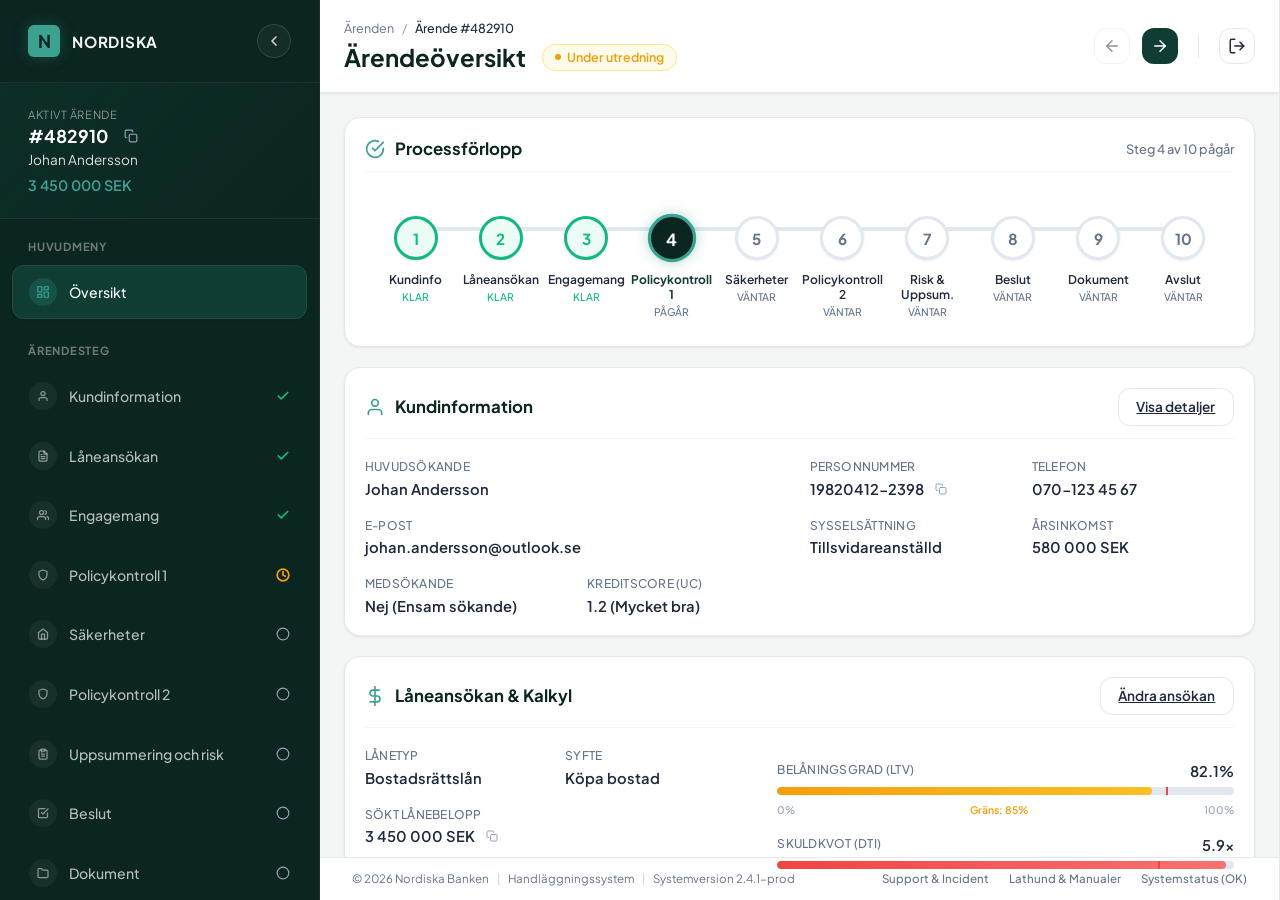
==== commit baadeb39: "add navigation buttons, add edit/readonly modes" ====
--- a/index.html
+++ b/index.html
@@ -7,257 +7,36 @@
     <title>Nordiska Banken - Ärende #482910</title>
     <!-- Google Fonts & Main Stylesheet -->
     <link rel="stylesheet" href="styles.css">
+    <script>
+        // Suppress sidebar transition on initial load to prevent FOUC
+        if (localStorage.getItem('sidebar_collapsed') === 'true') {
+            document.documentElement.classList.add('sidebar-preload-collapsed');
+        }
+    </script>
 </head>
 
 <body>
     <div class="app-container">
-        
-        <!-- Sidebar Navigation -->
-        <aside class="sidebar">
-            <!-- Sidebar Header / Branding -->
-            <div class="sidebar-header">
-                <div class="logo-icon">N</div>
-                <div class="logo-text-wrapper">
-                    <div class="logo-text">Nordiska</div>
-                </div>
-                <button class="sidebar-toggle-btn" id="btn-toggle-sidebar" title="Minimera meny">
-                    <svg xmlns="http://www.w3.org/2000/svg" width="16" height="16" viewBox="0 0 24 24" fill="none" stroke="currentColor" stroke-width="2.5" stroke-linecap="round" stroke-linejoin="round"><polyline points="15 18 9 12 15 6"></polyline></svg>
-                </button>
-            </div>
-
-            <!-- Active Case Widget -->
-            <div class="sidebar-case-summary">
-                <div class="case-label">Aktivt Ärende</div>
-                <div class="case-id">
-                    #482910
-                    <button class="copy-btn" id="btn-copy-case-id" title="Kopiera ärendenummer">
-                        <svg xmlns="http://www.w3.org/2000/svg" width="14" height="14" viewBox="0 0 24 24" fill="none" stroke="currentColor" stroke-width="2" stroke-linecap="round" stroke-linejoin="round"><rect x="9" y="9" width="13" height="13" rx="2" ry="2"></rect><path d="M5 15H4a2 2 0 0 1-2-2V4a2 2 0 0 1 2-2h9a2 2 0 0 1 2 2v1"></path></svg>
-                    </button>
-                </div>
-                <div class="customer-name">Johan Andersson</div>
-                <div class="loan-amount">3 450 000 SEK</div>
-            </div>
-
-            <!-- Navigation Menu -->
-            <nav class="sidebar-menu">
-                <div class="menu-section-title">Huvudmeny</div>
-                <ul class="sidebar-list">
-                    <li>
-                        <a href="index.html" class="sidebar-link active" data-title="Översikt">
-                            <span class="step-icon-wrapper">
-                                <svg xmlns="http://www.w3.org/2000/svg" width="14" height="14" viewBox="0 0 24 24" fill="none" stroke="currentColor" stroke-width="2" stroke-linecap="round" stroke-linejoin="round"><rect x="3" y="3" width="7" height="9"></rect><rect x="14" y="3" width="7" height="5"></rect><rect x="14" y="12" width="7" height="9"></rect><rect x="3" y="16" width="7" height="5"></rect></svg>
-                            </span>
-                            Översikt
-                        </a>
-                    </li>
-                </ul>
-
-                <div class="menu-section-title" style="margin-top: 1.5rem;">Ärendesteg</div>
-                <ul class="sidebar-list">
-                    <li>
-                        <a href="kundinformation.html" class="sidebar-link" data-title="Kundinformation">
-                            <span class="step-icon-wrapper">
-                                <svg xmlns="http://www.w3.org/2000/svg" width="12" height="12" viewBox="0 0 24 24" fill="none" stroke="currentColor" stroke-width="2.5" stroke-linecap="round" stroke-linejoin="round"><path d="M20 21v-2a4 4 0 0 0-4-4H8a4 4 0 0 0-4 4v2"></path><circle cx="12" cy="7" r="4"></circle></svg>
-                            </span>
-                            Kundinformation
-                            <span class="step-status-icon" title="Klar">
-                                <svg xmlns="http://www.w3.org/2000/svg" width="14" height="14" viewBox="0 0 24 24" fill="none" stroke="var(--success)" stroke-width="3" stroke-linecap="round" stroke-linejoin="round"><polyline points="20 6 9 17 4 12"></polyline></svg>
-                            </span>
-                        </a>
-                    </li>
-                    <li>
-                        <a href="laneansokan.html" class="sidebar-link" data-title="Låneansökan">
-                            <span class="step-icon-wrapper">
-                                <svg xmlns="http://www.w3.org/2000/svg" width="12" height="12" viewBox="0 0 24 24" fill="none" stroke="currentColor" stroke-width="2.5" stroke-linecap="round" stroke-linejoin="round"><path d="M14 2H6a2 2 0 0 0-2 2v16a2 2 0 0 0 2 2h12a2 2 0 0 0 2-2V8z"></path><polyline points="14 2 14 8 20 8"></polyline><line x1="16" y1="13" x2="8" y2="13"></line><line x1="16" y1="17" x2="8" y2="17"></line><polyline points="10 9 9 9 8 9"></polyline></svg>
-                            </span>
-                            Låneansökan
-                            <span class="step-status-icon" title="Klar">
-                                <svg xmlns="http://www.w3.org/2000/svg" width="14" height="14" viewBox="0 0 24 24" fill="none" stroke="var(--success)" stroke-width="3" stroke-linecap="round" stroke-linejoin="round"><polyline points="20 6 9 17 4 12"></polyline></svg>
-                            </span>
-                        </a>
-                    </li>
-                    <li>
-                        <a href="engagemang.html" class="sidebar-link" data-title="Engagemang">
-                            <span class="step-icon-wrapper">
-                                <svg xmlns="http://www.w3.org/2000/svg" width="12" height="12" viewBox="0 0 24 24" fill="none" stroke="currentColor" stroke-width="2.5" stroke-linecap="round" stroke-linejoin="round"><path d="M17 21v-2a4 4 0 0 0-4-4H5a4 4 0 0 0-4 4v2"></path><circle cx="9" cy="7" r="4"></circle><path d="M23 21v-2a4 4 0 0 0-3-3.87"></path><path d="M16 3.13a4 4 0 0 1 0 7.75"></path></svg>
-                            </span>
-                            Engagemang
-                            <span class="step-status-icon" title="Klar">
-                                <svg xmlns="http://www.w3.org/2000/svg" width="14" height="14" viewBox="0 0 24 24" fill="none" stroke="var(--success)" stroke-width="3" stroke-linecap="round" stroke-linejoin="round"><polyline points="20 6 9 17 4 12"></polyline></svg>
-                            </span>
-                        </a>
-                    </li>
-                    <li>
-                        <a href="policykontroll-1.html" class="sidebar-link" data-title="Policykontroll 1">
-                            <span class="step-icon-wrapper">
-                                <svg xmlns="http://www.w3.org/2000/svg" width="12" height="12" viewBox="0 0 24 24" fill="none" stroke="currentColor" stroke-width="2.5" stroke-linecap="round" stroke-linejoin="round"><path d="M12 22s8-4 8-10V5l-8-3-8 3v7c0 6 8 10 8 10z"></path></svg>
-                            </span>
-                            Policykontroll 1
-                            <span class="step-status-icon" title="Pågår">
-                                <svg xmlns="http://www.w3.org/2000/svg" width="14" height="14" viewBox="0 0 24 24" fill="none" stroke="var(--warning)" stroke-width="3" stroke-linecap="round" stroke-linejoin="round"><circle cx="12" cy="12" r="10"></circle><polyline points="12 6 12 12 16 14"></polyline></svg>
-                            </span>
-                        </a>
-                    </li>
-                    <li>
-                        <a href="sakerheter.html" class="sidebar-link" data-title="Säkerheter">
-                            <span class="step-icon-wrapper">
-                                <svg xmlns="http://www.w3.org/2000/svg" width="12" height="12" viewBox="0 0 24 24" fill="none" stroke="currentColor" stroke-width="2.5" stroke-linecap="round" stroke-linejoin="round"><path d="M3 9l9-7 9 7v11a2 2 0 0 1-2 2H5a2 2 0 0 1-2-2z"></path><polyline points="9 22 9 12 15 12 15 22"></polyline></svg>
-                            </span>
-                            Säkerheter
-                            <span class="step-status-icon" title="Ej påbörjad">
-                                <svg xmlns="http://www.w3.org/2000/svg" width="14" height="14" viewBox="0 0 24 24" fill="none" stroke="var(--text-light)" stroke-width="2" stroke-linecap="round" stroke-linejoin="round"><circle cx="12" cy="12" r="10"></circle></svg>
-                            </span>
-                        </a>
-                    </li>
-                    <li>
-                        <a href="policykontroll-2.html" class="sidebar-link" data-title="Policykontroll 2">
-                            <span class="step-icon-wrapper">
-                                <svg xmlns="http://www.w3.org/2000/svg" width="12" height="12" viewBox="0 0 24 24" fill="none" stroke="currentColor" stroke-width="2.5" stroke-linecap="round" stroke-linejoin="round"><path d="M12 22s8-4 8-10V5l-8-3-8 3v7c0 6 8 10 8 10z"></path></svg>
-                            </span>
-                            Policykontroll 2
-                            <span class="step-status-icon" title="Ej påbörjad">
-                                <svg xmlns="http://www.w3.org/2000/svg" width="14" height="14" viewBox="0 0 24 24" fill="none" stroke="var(--text-light)" stroke-width="2" stroke-linecap="round" stroke-linejoin="round"><circle cx="12" cy="12" r="10"></circle></svg>
-                            </span>
-                        </a>
-                    </li>
-                    <li>
-                        <a href="uppsummering-och-risk.html" class="sidebar-link" data-title="Uppsummering och risk">
-                            <span class="step-icon-wrapper">
-                                <svg xmlns="http://www.w3.org/2000/svg" width="12" height="12" viewBox="0 0 24 24" fill="none" stroke="currentColor" stroke-width="2.5" stroke-linecap="round" stroke-linejoin="round"><path d="M16 4h2a2 2 0 0 1 2 2v14a2 2 0 0 1-2 2H6a2 2 0 0 1-2-2V6a2 2 0 0 1 2-2h2"></path><rect x="8" y="2" width="8" height="4" rx="1" ry="1"></rect><line x1="9" y1="12" x2="15" y2="12"></line><line x1="9" y1="16" x2="15" y2="16"></line><line x1="9" y1="8" x2="10" y2="8"></line></svg>
-                            </span>
-                            Uppsummering och risk
-                            <span class="step-status-icon" title="Ej påbörjad">
-                                <svg xmlns="http://www.w3.org/2000/svg" width="14" height="14" viewBox="0 0 24 24" fill="none" stroke="var(--text-light)" stroke-width="2" stroke-linecap="round" stroke-linejoin="round"><circle cx="12" cy="12" r="10"></circle></svg>
-                            </span>
-                        </a>
-                    </li>
-                    <li>
-                        <a href="beslut.html" class="sidebar-link" data-title="Beslut">
-                            <span class="step-icon-wrapper">
-                                <svg xmlns="http://www.w3.org/2000/svg" width="12" height="12" viewBox="0 0 24 24" fill="none" stroke="currentColor" stroke-width="2.5" stroke-linecap="round" stroke-linejoin="round"><polyline points="9 11 12 14 22 4"></polyline><path d="M21 12v7a2 2 0 0 1-2 2H5a2 2 0 0 1-2-2V5a2 2 0 0 1 2-2h11"></path></svg>
-                            </span>
-                            Beslut
-                            <span class="step-status-icon" title="Ej påbörjad">
-                                <svg xmlns="http://www.w3.org/2000/svg" width="14" height="14" viewBox="0 0 24 24" fill="none" stroke="var(--text-light)" stroke-width="2" stroke-linecap="round" stroke-linejoin="round"><circle cx="12" cy="12" r="10"></circle></svg>
-                            </span>
-                        </a>
-                    </li>
-                    <li>
-                        <a href="dokument.html" class="sidebar-link" data-title="Dokument">
-                            <span class="step-icon-wrapper">
-                                <svg xmlns="http://www.w3.org/2000/svg" width="12" height="12" viewBox="0 0 24 24" fill="none" stroke="currentColor" stroke-width="2.5" stroke-linecap="round" stroke-linejoin="round"><path d="M22 19a2 2 0 0 1-2 2H4a2 2 0 0 1-2-2V5a2 2 0 0 1 2-2h5l2 3h9a2 2 0 0 1 2 2z"></path></svg>
-                            </span>
-                            Dokument
-                            <span class="step-status-icon" title="Ej påbörjad">
-                                <svg xmlns="http://www.w3.org/2000/svg" width="14" height="14" viewBox="0 0 24 24" fill="none" stroke="var(--text-light)" stroke-width="2" stroke-linecap="round" stroke-linejoin="round"><circle cx="12" cy="12" r="10"></circle></svg>
-                            </span>
-                        </a>
-                    </li>
-                    <li>
-                        <a href="avslut.html" class="sidebar-link" data-title="Avslut">
-                            <span class="step-icon-wrapper">
-                                <svg xmlns="http://www.w3.org/2000/svg" width="12" height="12" viewBox="0 0 24 24" fill="none" stroke="currentColor" stroke-width="2.5" stroke-linecap="round" stroke-linejoin="round"><path d="M22 11.08V12a10 10 0 1 1-5.93-9.14"></path><polyline points="22 4 12 14.01 9 11.01"></polyline></svg>
-                            </span>
-                            Avslut
-                            <span class="step-status-icon" title="Ej påbörjad">
-                                <svg xmlns="http://www.w3.org/2000/svg" width="14" height="14" viewBox="0 0 24 24" fill="none" stroke="var(--text-light)" stroke-width="2" stroke-linecap="round" stroke-linejoin="round"><circle cx="12" cy="12" r="10"></circle></svg>
-                            </span>
-                        </a>
-                    </li>
-                </ul>
-                <ul class="sidebar-list actions-section">
-                    <li>
-                        <a href="#" class="sidebar-link sidebar-dropdown-toggle" id="toggle-actions-menu" data-title="Åtgärder">
-                            <span class="step-icon-wrapper">
-                                <svg xmlns="http://www.w3.org/2000/svg" width="14" height="14" viewBox="0 0 24 24" fill="none" stroke="currentColor" stroke-width="2" stroke-linecap="round" stroke-linejoin="round"><circle cx="12" cy="12" r="3"/><path d="M3 12h1m8-9v1m8 8h1m-9 8v1M5.6 5.6l.7.7m11.4 11.4l.7.7m0-12.8l-.7.7M6.3 17.7l-.7.7"/></svg>
-                            </span>
-                            Åtgärder
-                            <span class="dropdown-chevron">
-                                <svg xmlns="http://www.w3.org/2000/svg" width="12" height="12" viewBox="0 0 24 24" fill="none" stroke="currentColor" stroke-width="2" stroke-linecap="round" stroke-linejoin="round"><polyline points="6 9 12 15 18 9"></polyline></svg>
-                            </span>
-                        </a>
-                        <ul class="sidebar-submenu" id="actions-submenu">
-                            <li>
-                                <a href="#" class="sidebar-link sidebar-action-link action-update" id="action-update-eng" data-title="Uppdatera engagemang">
-                                    <span class="step-icon-wrapper">
-                                        <svg xmlns="http://www.w3.org/2000/svg" width="14" height="14" viewBox="0 0 24 24" fill="none" stroke="currentColor" stroke-width="2" stroke-linecap="round" stroke-linejoin="round"><path d="M21.5 2v6h-6M21.34 15.57a10 10 0 1 1-.57-8.38l5.67-5.67"/></svg>
-                                    </span>
-                                    Uppdatera engagemang
-                                </a>
-                            </li>
-                            <li>
-                                <a href="#" class="sidebar-link sidebar-action-link action-archive" id="action-archive-case" data-title="Arkivera ärende">
-                                    <span class="step-icon-wrapper">
-                                        <svg xmlns="http://www.w3.org/2000/svg" width="14" height="14" viewBox="0 0 24 24" fill="none" stroke="currentColor" stroke-width="2" stroke-linecap="round" stroke-linejoin="round"><polyline points="21 8 21 21 3 21 3 8"/><rect x="1" y="3" width="22" height="5"/><line x1="10" y1="12" x2="14" y2="12"/></svg>
-                                    </span>
-                                    Arkivera ärende
-                                </a>
-                            </li>
-                            <li>
-                                <a href="#" class="sidebar-link sidebar-action-link action-unarchive" id="action-unarchive-case" data-title="Delarkivera ärende">
-                                    <span class="step-icon-wrapper">
-                                        <svg xmlns="http://www.w3.org/2000/svg" width="14" height="14" viewBox="0 0 24 24" fill="none" stroke="currentColor" stroke-width="2" stroke-linecap="round" stroke-linejoin="round"><path d="M21 8v13H3V8M1 3h22v5H1zM10 12h4M12 12v6"/></svg>
-                                    </span>
-                                    Delarkivera ärende
-                                </a>
-                            </li>
-                            <li>
-                                <a href="#" class="sidebar-link sidebar-action-link action-reject" id="action-reject-case" data-title="Avslå ärende">
-                                    <span class="step-icon-wrapper">
-                                        <svg xmlns="http://www.w3.org/2000/svg" width="14" height="14" viewBox="0 0 24 24" fill="none" stroke="currentColor" stroke-width="2" stroke-linecap="round" stroke-linejoin="round"><circle cx="12" cy="12" r="10"/><line x1="15" y1="9" x2="9" y2="15"/><line x1="9" y1="9" x2="15" y2="15"/></svg>
-                                    </span>
-                                    Avslå ärende
-                                </a>
-                            </li>
-                        </ul>
-                    </li>
-                </ul>
-            </nav>
-
-            <!-- Sidebar User Profile Footer -->
-            <div class="sidebar-footer">
-                <div class="user-avatar">EB</div>
-                <div class="user-info">
-                    <span class="user-name">Erik Bergström</span>
-                    <span class="user-role">Handläggare</span>
-                </div>
-            </div>
-        </aside>
+        <!-- Sidebar placeholder loaded dynamically -->
+        <div id="sidebar-placeholder"></div>
 
         <!-- Main Viewport Area -->
         <main class="main-viewport">
             <!-- Sticky Case Header -->
-            <header class="case-top-header">
-                <div class="header-left">
-                    <div class="breadcrumbs">
-                        <a href="#">Ärenden</a>
-                        <span class="separator">/</span>
-                        <span class="current">Ärende #482910</span>
-                    </div>
-                    <div class="case-title-row">
-                        <h1>Ärendeöversikt</h1>
-                        <span class="status-pill under-review">
-                            <span class="status-indicator-dot"></span>
-                            Under utredning
-                        </span>
-                    </div>
-                </div>
-                <!-- Action Controls -->
-                <div class="header-actions">
-                </div>
-            </header>
+            <!-- Sticky Case Header placeholder loaded dynamically -->
+            <div id="header-placeholder" data-title="Ärendeöversikt" data-breadcrumb="Ärende #482910" data-status-text="Under utredning" data-status-class="under-review"></div>
 
             <!-- Scrollable Dashboard Grid -->
             <div class="dashboard-grid">
                 
                 <!-- STEPPER OVERVIEW (Full Width) -->
                 <div class="dashboard-card col-12">
-                    <div class="card-header" style="margin-bottom: 0.75rem; padding-bottom: 0.5rem;">
+                    <div class="card-header mb-3 pb-2">
                         <div class="card-title">
                             <svg xmlns="http://www.w3.org/2000/svg" viewBox="0 0 24 24" fill="none" stroke="currentColor" stroke-width="2" stroke-linecap="round" stroke-linejoin="round"><path d="M22 11.08V12a10 10 0 1 1-5.93-9.14"></path><polyline points="22 4 12 14.01 9 11.01"></polyline></svg>
                             Processförlopp
                         </div>
-                        <span style="font-size: 0.8rem; color: var(--text-muted); font-weight: 500;">Steg 4 av 10 pågår</span>
+                        <span class="text-sm text-muted font-medium">Steg 4 av 10 pågår</span>
                     </div>
                     
                     <div class="flow-stepper-wrapper">
@@ -333,12 +112,12 @@
                             <svg xmlns="http://www.w3.org/2000/svg" viewBox="0 0 24 24" fill="none" stroke="currentColor" stroke-width="2" stroke-linecap="round" stroke-linejoin="round"><path d="M20 21v-2a4 4 0 0 0-4-4H8a4 4 0 0 0-4 4v2"></path><circle cx="12" cy="7" r="4"></circle></svg>
                             Kundinformation
                         </div>
-                        <a href="kundinformation.html" class="btn btn-secondary" style="padding: 0.35rem 0.6rem; font-size: 0.72rem; border-radius: var(--radius-sm);">Visa detaljer</a>
+                        <a href="kundinformation.html" class="btn btn-secondary btn-sm">Visa detaljer</a>
                     </div>
                     <div class="customer-detail-list">
-                        <div class="detail-item" style="grid-column: span 2;">
+                        <div class="detail-item detail-item-wide">
                             <span class="detail-label">Huvudsökande</span>
-                            <span class="detail-value" style="font-size: 1.05rem; color: var(--primary-dark);">Johan Andersson</span>
+                            <span class="detail-value text-lg">Johan Andersson</span>
                         </div>
                         <div class="detail-item">
                             <span class="detail-label">Personnummer</span>
@@ -353,7 +132,7 @@
                             <span class="detail-label">Telefon</span>
                             <span class="detail-value">070-123 45 67</span>
                         </div>
-                        <div class="detail-item" style="grid-column: span 2;">
+                        <div class="detail-item detail-item-wide">
                             <span class="detail-label">E-post</span>
                             <span class="detail-value">johan.andersson@outlook.se</span>
                         </div>
@@ -363,7 +142,7 @@
                         </div>
                         <div class="detail-item">
                             <span class="detail-label">Årsinkomst</span>
-                            <span class="detail-value highlight">580 000 SEK</span>
+                            <span class="detail-value">580 000 SEK</span>
                         </div>
                         <div class="detail-item">
                             <span class="detail-label">Medsökande</span>
@@ -371,7 +150,7 @@
                         </div>
                         <div class="detail-item">
                             <span class="detail-label">Kreditscore (UC)</span>
-                            <span class="detail-value" style="color: var(--success);">1.2 (Mycket bra)</span>
+                            <span class="detail-value">1.2 (Mycket bra)</span>
                         </div>
                     </div>
                 </div>
@@ -383,7 +162,7 @@
                             <svg xmlns="http://www.w3.org/2000/svg" viewBox="0 0 24 24" fill="none" stroke="currentColor" stroke-width="2" stroke-linecap="round" stroke-linejoin="round"><line x1="12" y1="1" x2="12" y2="23"></line><path d="M17 5H9.5a3.5 3.5 0 0 0 0 7h5a3.5 3.5 0 0 1 0 7H6"></path></svg>
                             Låneansökan & Kalkyl
                         </div>
-                        <a href="laneansokan.html" class="btn btn-secondary" style="padding: 0.35rem 0.6rem; font-size: 0.72rem; border-radius: var(--radius-sm);">Ändra ansökan</a>
+                        <a href="laneansokan.html" class="btn btn-secondary btn-sm">Ändra ansökan</a>
                     </div>
                     <div class="loan-summary-grid">
                         <div class="customer-detail-list">
@@ -395,9 +174,9 @@
                                 <span class="detail-label">Syfte</span>
                                 <span class="detail-value">Köpa bostad</span>
                             </div>
-                            <div class="detail-item" style="grid-column: span 2;">
+                            <div class="detail-item detail-item-wide">
                                 <span class="detail-label">Sökt Lånebelopp</span>
-                                <span class="detail-value" style="font-size: 1.2rem; color: var(--primary-dark); font-weight: 700;">
+                                <span class="detail-value text-xxl font-bold">
                                     3 450 000 SEK
                                     <button class="copy-btn" id="btn-copy-amount" title="Kopiera belopp">
                                         <svg xmlns="http://www.w3.org/2000/svg" width="12" height="12" viewBox="0 0 24 24" fill="none" stroke="currentColor" stroke-width="2" stroke-linecap="round" stroke-linejoin="round"><rect x="9" y="9" width="13" height="13" rx="2" ry="2"></rect><path d="M5 15H4a2 2 0 0 1-2-2V4a2 2 0 0 1 2-2h9a2 2 0 0 1 2 2v1"></path></svg>
@@ -434,9 +213,9 @@
                                     <div class="metric-bar-fill warning" style="width: 82.1%;"></div>
                                     <div class="metric-marker" style="left: 85%;" title="Maxgräns 85%"></div>
                                 </div>
-                                <div style="display: flex; justify-content: space-between; font-size: 0.65rem; color: var(--text-light); font-weight: 500;">
+                                <div class="metric-legend text-xxs text-light font-medium">
                                     <span>0%</span>
-                                    <span style="color: var(--warning); font-weight: 600;">Gräns: 85%</span>
+                                    <span class="text-warning font-semibold">Gräns: 85%</span>
                                     <span>100%</span>
                                 </div>
                             </div>
@@ -444,15 +223,15 @@
                             <div class="metric-bar-group">
                                 <div class="metric-header">
                                     <span class="detail-label">Skuldkvot (DTI)</span>
-                                    <span class="detail-value" style="color: var(--danger); font-weight: 700;">5.9x</span>
+                                    <span class="detail-value font-bold">5.9x</span>
                                 </div>
                                 <div class="metric-bar-container" title="Riskgräns 5.0x ink-multiplikator">
                                     <div class="metric-bar-fill danger" style="width: 98.3%;"></div> <!-- 5.9 / 6.0 = 98.3% -->
                                     <div class="metric-marker" style="left: 83.3%;" title="Riskgräns 5.0x"></div> <!-- 5.0 / 6.0 = 83.3% -->
                                 </div>
-                                <div style="display: flex; justify-content: space-between; font-size: 0.65rem; color: var(--text-light); font-weight: 500;">
+                                <div class="metric-legend text-xxs text-light font-medium">
                                     <span>0.0x</span>
-                                    <span style="color: var(--danger); font-weight: 600;">Riskgräns: 5.0x</span>
+                                    <span class="text-danger font-semibold">Riskgräns: 5.0x</span>
                                     <span>6.0x</span>
                                 </div>
                             </div>
@@ -460,15 +239,15 @@
                             <div class="metric-bar-group">
                                 <div class="metric-header">
                                     <span class="detail-label">Kvarboendekalkyl (KALP)</span>
-                                    <span class="detail-value" style="color: var(--success);">+14 520 SEK / mån</span>
+                                    <span class="detail-value">+14 520 SEK / mån</span>
                                 </div>
                                 <div class="metric-bar-container" title="Krav: Minst 8 000 SEK">
                                     <div class="metric-bar-fill" style="width: 72.6%;"></div> <!-- scale to max 20000 -->
                                     <div class="metric-marker" style="left: 40%;" title="Krav 8000"></div> <!-- 8000 / 20000 = 40% -->
                                 </div>
-                                <div style="display: flex; justify-content: space-between; font-size: 0.65rem; color: var(--text-light); font-weight: 500;">
+                                <div class="metric-legend text-xxs text-light font-medium">
                                     <span>0 SEK</span>
-                                    <span style="color: var(--success); font-weight: 600;">Krav: 8 000 SEK</span>
+                                    <span class="text-success font-semibold">Krav: 8 000 SEK</span>
                                     <span>20 000 SEK</span>
                                 </div>
                             </div>
@@ -483,7 +262,7 @@
                             <svg xmlns="http://www.w3.org/2000/svg" viewBox="0 0 24 24" fill="none" stroke="currentColor" stroke-width="2" stroke-linecap="round" stroke-linejoin="round"><path d="M12 22s8-4 8-10V5l-8-3-8 3v7c0 6 8 10 8 10z"></path></svg>
                             Policy & Riskkontroll
                         </div>
-                        <span class="status-pill under-review" style="padding: 0.15rem 0.5rem; font-size: 0.68rem;">Kontroll Pågår</span>
+                        <span class="status-pill under-review status-pill-sm">Kontroll Pågår</span>
                     </div>
                     <div class="policy-list">
                         <!-- Policy Item 1 -->
@@ -540,12 +319,12 @@
                             <svg xmlns="http://www.w3.org/2000/svg" viewBox="0 0 24 24" fill="none" stroke="currentColor" stroke-width="2" stroke-linecap="round" stroke-linejoin="round"><path d="M3 9l9-7 9 7v11a2 2 0 0 1-2 2H5a2 2 0 0 1-2-2z"></path><polyline points="9 22 9 12 15 12 15 22"></polyline></svg>
                             Säkerheter (Bostad)
                         </div>
-                        <a href="sakerheter.html" class="btn btn-secondary" style="padding: 0.35rem 0.6rem; font-size: 0.72rem; border-radius: var(--radius-sm);">Redigera</a>
+                        <a href="sakerheter.html" class="btn btn-secondary btn-sm">Redigera</a>
                     </div>
                     
                     <div class="collateral-card-content">
                         <div class="collateral-list-wrapper">
-                            <div class="collateral-item" style="padding-top: 0;">
+                            <div class="collateral-item pt-0">
                                 <div class="collateral-left">
                                     <div class="collateral-title">Bostadsrätt</div>
                                     <div class="collateral-desc">Furuallén 14, Stockholm</div>
@@ -562,7 +341,7 @@
                                     <div class="collateral-desc">BRF Tallbarret registers</div>
                                 </div>
                                 <div class="collateral-right">
-                                    <div class="collateral-value" style="color: var(--text-main); font-weight: 500;">3 000 000 SEK</div>
+                                    <div class="collateral-value text-main font-medium">3 000 000 SEK</div>
                                 </div>
                             </div>
                             
@@ -572,16 +351,16 @@
                                     <div class="collateral-desc">Ansöks vid beviljande</div>
                                 </div>
                                 <div class="collateral-right">
-                                    <div class="collateral-value" style="color: var(--warning); font-weight: 700;">450 000 SEK</div>
-                                    <div class="collateral-status" style="color: var(--text-muted); font-weight: 500;">Ej ansökta</div>
+                                    <div class="collateral-value text-warning font-bold">450 000 SEK</div>
+                                    <div class="collateral-status text-muted font-medium">Ej ansökta</div>
                                 </div>
                             </div>
                         </div>
 
                         <!-- Quick safety indicators -->
-                        <div style="background-color: var(--success-light); border: 1px solid var(--success-border); border-radius: var(--radius-md); padding: 0.75rem 1rem; display: flex; align-items: center; gap: 0.5rem; margin-top: 1rem;">
+                        <div class="info-box-success">
                             <svg xmlns="http://www.w3.org/2000/svg" width="16" height="16" viewBox="0 0 24 24" fill="none" stroke="var(--success)" stroke-width="2.5" stroke-linecap="round" stroke-linejoin="round"><path d="M22 11.08V12a10 10 0 1 1-5.93-9.14"></path><polyline points="22 4 12 14.01 9 11.01"></polyline></svg>
-                            <span style="font-size: 0.78rem; font-weight: 600; color: var(--success-text);">Bostadens värdering godkänd för belåning</span>
+                            <span class="font-semibold text-sm text-success-dark">Bostadens värdering godkänd för belåning</span>
                         </div>
                     </div>
                 </div>
@@ -634,11 +413,11 @@
 
                         <!-- Notes Area -->
                         <div class="notes-area-wrapper">
-                            <span class="detail-label" style="display: block; margin-bottom: 0.5rem;">Handläggarantagande (Korta anteckningar)</span>
+                            <span class="detail-label mb-2 display-block">Handläggarantagande (Korta anteckningar)</span>
                             <textarea class="quick-notes-textarea" id="txt-notes" placeholder="Skriv anteckningar här..."></textarea>
                             <div class="quick-notes-save-bar">
                                 <span class="notes-status-text" id="notes-status">Alla anteckningar sparade</span>
-                                <button class="btn btn-primary" id="btn-save-notes" style="padding: 0.35rem 0.75rem; font-size: 0.72rem; border-radius: var(--radius-sm);">Spara</button>
+                                <button class="btn btn-primary btn-sm" id="btn-save-notes">Spara</button>
                         </div>
                     </div>
                 </div>
@@ -646,27 +425,14 @@
         </div>
 
             <!-- Application Footer -->
-            <footer class="app-footer">
-                <div class="footer-content">
-                    <div class="footer-left">
-                        <span>© 2026 Nordiska Banken</span>
-                        <span class="footer-separator">|</span>
-                        <span>Handläggningssystem</span>
-                        <span class="footer-separator">|</span>
-                        <span>Systemversion 2.4.1-prod</span>
-                    </div>
-                    <div class="footer-right">
-                        <a href="#support">Support &amp; Incident</a>
-                        <a href="#help">Lathund &amp; Manualer</a>
-                        <a href="#systemstatus">Systemstatus (OK)</a>
-                    </div>
-                </div>
-            </footer>
+            <!-- Application Footer placeholder loaded dynamically -->
+            <div id="footer-placeholder"></div>
         </main>
         
     </div>
 
     <!-- Script Entrypoint -->
+    <script src="components.js"></script>
     <script src="app.js"></script>
 </body>
 
--- a/styles.css
+++ b/styles.css
@@ -65,6 +65,98 @@
 }
 
 /* ==========================================================================
+   UTILITY CLASSES (EXTRACTED INLINE STYLES)
+   ========================================================================== */
+
+/* Spacing */
+.mb-2 { margin-bottom: 0.5rem; }
+.mb-3 { margin-bottom: 0.75rem; }
+.mb-4 { margin-bottom: 1.5rem; }
+.mb-5 { margin-bottom: 2rem; }
+.mt-4 { margin-top: 1.5rem; }
+.pb-2 { padding-bottom: 0.5rem; }
+.pt-0 { padding-top: 0; }
+.mr-2 { margin-right: 0.5rem; }
+
+/* Typography */
+.text-sm { font-size: 0.8rem; }
+.text-xs { font-size: 0.72rem; }
+.text-xxs { font-size: 0.65rem; }
+.text-lg { font-size: 1.05rem; }
+.text-xl { font-size: 1.1rem; }
+.text-xxl { font-size: 1.2rem; }
+
+.font-medium { font-weight: 500; }
+.font-semibold { font-weight: 600; }
+.font-bold { font-weight: 700; }
+
+/* Colors */
+.text-muted { color: var(--text-muted); }
+.text-primary-dark { color: var(--primary-dark); }
+.text-success { color: var(--success); }
+.text-success-dark { color: #065f46; }
+.text-warning { color: var(--warning); }
+.text-danger { color: var(--danger); }
+.text-light { color: var(--text-light); }
+.text-main { color: var(--text-main); }
+
+/* Layout */
+.display-block { display: block; }
+.grid-cols-1 { grid-template-columns: 1fr; }
+.flex-column-gap {
+    display: flex;
+    flex-direction: column;
+    gap: 0.25rem;
+    margin-left: 1rem;
+    padding-left: 0;
+}
+
+/* Components */
+.btn-sm {
+    padding: 0.35rem 0.6rem;
+    font-size: 0.72rem;
+    border-radius: var(--radius-sm);
+}
+
+.btn-primary-dark {
+    background-color: var(--primary-dark);
+    border-color: var(--primary-dark);
+}
+
+.badge-success {
+    font-size: 0.72rem;
+    padding: 0.15rem 0.5rem;
+    background-color: var(--success-light);
+    color: var(--success);
+    border: 1px solid var(--success-border);
+    border-radius: 20px;
+    font-weight: 600;
+}
+
+.status-pill-sm {
+    padding: 0.15rem 0.5rem;
+    font-size: 0.68rem;
+}
+
+.info-box-success {
+    background-color: var(--success-light);
+    border: 1px solid var(--success-border);
+    border-radius: var(--radius-md);
+    padding: 0.75rem 1rem;
+    display: flex;
+    align-items: center;
+    gap: 0.5rem;
+    margin-top: 1rem;
+}
+
+.vertical-divider {
+    width: 1px;
+    height: 24px;
+    background-color: var(--border-color);
+    margin: 0 0.5rem;
+}
+
+/* ==========================================================================
    2. LAYOUT & STRUCTURE
    ========================================================================== */
 /* App Layout */
@@ -472,6 +564,16 @@
     border-color: var(--danger);
 }
 
+.btn-icon {
+    padding: 0.5rem;
+    aspect-ratio: 1;
+    border-radius: var(--radius-md);
+}
+
+.btn-icon svg {
+    margin: 0;
+}
+
 /* ==========================================================================
    5. DASHBOARD GRID & CARDS
    ========================================================================== */
@@ -480,7 +582,7 @@
     padding: 1.25rem 2rem;
     display: grid;
     grid-template-columns: repeat(12, 1fr);
-    grid-template-rows: auto 1fr 1fr;
+    grid-auto-rows: min-content;
     gap: 1.25rem;
     max-width: 1440px;
     margin: 0 auto;
@@ -488,6 +590,7 @@
     flex: 1;
     min-height: 0;
     box-sizing: border-box;
+    overflow-y: auto;
 }
 
 /* Card Styling */
@@ -639,9 +742,9 @@
         gap: 1rem;
     }
     
-    /* Override inline styles spanning columns */
-    .detail-item[style*="grid-column: span 2"] {
-        grid-column: span 1 !important;
+    /* Reset wide detail items to single column on small screens */
+    .detail-item-wide {
+        grid-column: span 1;
     }
     
     /* Grid spacing reduction */
@@ -667,6 +770,10 @@
     gap: 0.35rem;
 }
 
+.detail-item-wide {
+    grid-column: span 2;
+}
+
 .detail-label {
     font-size: 0.75rem;
     font-weight: 500;
@@ -757,6 +864,11 @@
     font-size: 0.65rem;
     color: var(--danger);
     font-weight: 600;
+}
+
+.metric-legend {
+    display: flex;
+    justify-content: space-between;
 }
 
 /* Policy Status Widget */
@@ -1068,6 +1180,110 @@
     color: var(--success);
 }
 
+.collat.detail-value {
+    color: var(--text-dark);
+    font-weight: 500;
+    line-height: 1.5;
+}
+
+.detail-value.empty-state {
+    color: var(--text-muted) !important;
+    font-style: italic !important;
+    font-weight: 400 !important;
+    font-size: 0.9rem !important; /* Force standard size */
+}
+
+/* Edit Mode Inputs */
+.edit-input {
+    width: 100%;
+    padding: 0.4rem 0.6rem;
+    border: 1px solid var(--border-color);
+    border-radius: var(--radius-sm);
+    font-family: inherit;
+    font-size: 0.9rem;
+    color: var(--text-dark);
+    background-color: var(--bg-main);
+    box-shadow: inset 0 1px 2px rgba(0,0,0,0.05);
+    transition: var(--transition-smooth);
+}
+
+.edit-input:focus {
+    outline: none;
+    border-color: var(--primary);
+    box-shadow: 0 0 0 3px rgba(60, 162, 144, 0.2);
+}
+
+.edit-input.empty-input {
+    background-color: #fcfcfc;
+}
+
+/* Explicit Read/Edit View Toggling */
+.edit-view {
+    display: none;
+    width: 100%;
+}
+
+.is-edit-mode .read-only-view {
+    display: none;
+}
+
+.is-edit-mode .edit-view {
+    display: block;
+}
+
+/* Form Styles: Select, Radio, Checkbox */
+.form-select {
+    width: 100%;
+    padding: 0.4rem 0.6rem;
+    border: 1px solid var(--border-color);
+    border-radius: var(--radius-sm);
+    font-family: inherit;
+    font-size: 0.9rem;
+    color: var(--text-dark);
+    background-color: var(--bg-main);
+    box-shadow: inset 0 1px 2px rgba(0,0,0,0.05);
+    transition: var(--transition-smooth);
+    appearance: none;
+    background-image: url('data:image/svg+xml;utf8,<svg xmlns="http://www.w3.org/2000/svg" width="12" height="12" viewBox="0 0 24 24" fill="none" stroke="%236b7280" stroke-width="2" stroke-linecap="round" stroke-linejoin="round"><polyline points="6 9 12 15 18 9"></polyline></svg>');
+    background-repeat: no-repeat;
+    background-position: right 0.75rem center;
+    background-size: 12px;
+}
+
+.form-select:focus {
+    outline: none;
+    border-color: var(--primary);
+    box-shadow: 0 0 0 3px rgba(60, 162, 144, 0.2);
+}
+
+.form-check-group {
+    display: flex;
+    gap: 1.5rem;
+    align-items: center;
+    padding-top: 0.2rem;
+}
+
+.form-check {
+    display: flex;
+    align-items: center;
+    gap: 0.5rem;
+    cursor: pointer;
+}
+
+.form-radio, .form-checkbox {
+    width: 1.1rem;
+    height: 1.1rem;
+    accent-color: var(--primary);
+    cursor: pointer;
+    margin: 0;
+}
+
+.form-check-label {
+    font-size: 0.9rem;
+    color: var(--text-dark);
+    cursor: pointer;
+}
+
 /* ==========================================================================
    3.1 SIDE MENU (COLLAPSE STYLES)
    ========================================================================== */
@@ -1105,9 +1321,24 @@
     transition: transform 0.3s cubic-bezier(0.4, 0, 0.2, 1);
 }
 
+/* Suppress transitions on initial page load to prevent FOUC when sidebar is collapsed */
+html.sidebar-preload-collapsed .sidebar,
+html.sidebar-preload-collapsed .sidebar * {
+    transition: none;
+}
+
+html.sidebar-preload-collapsed .sidebar {
+    width: 100px;
+    overflow: hidden;
+}
+
 /* Collapsed state styles for .sidebar */
 .sidebar.collapsed {
     width: 100px; /* Increased from 80px */
+}
+
+.sidebar.collapsed .sidebar-toggle-btn svg {
+    transform: rotate(180deg);
 }
 
 .sidebar.collapsed .sidebar-header {
@@ -1177,6 +1408,13 @@
 .sidebar.collapsed .sidebar-link .step-status-icon svg {
     width: 10px;
     height: 10px;
+}
+
+/* Visually separate step lists when sidebar is minimized/collapsed */
+.sidebar.collapsed .sidebar-list ~ .sidebar-list:not(.actions-section) {
+    border-top: 1px solid rgba(255, 255, 255, 0.08);
+    padding-top: 1.25rem;
+    margin-top: 1.5rem;
 }
 
 .sidebar.collapsed .sidebar-footer {
@@ -1418,8 +1656,9 @@
     transform: rotate(-90deg); /* Point chevron right by default */
 }
 
+.sidebar-list > li:hover .dropdown-chevron,
 .sidebar-dropdown-toggle.active .dropdown-chevron {
-    transform: rotate(90deg); /* Point chevron left or down when active */
+    transform: rotate(90deg); /* Point chevron down when hovered or active */
 }
 
 .sidebar-list > li {
@@ -1458,8 +1697,28 @@
     pointer-events: none;
 }
 
+/* Bridge the 12px gap between sidebar link and submenu on hover */
+.sidebar-submenu::after {
+    content: '';
+    position: absolute;
+    top: 0;
+    bottom: 0;
+    left: -15px;
+    width: 15px;
+    background-color: transparent;
+    z-index: -1;
+}
+
+/* Show flyout on hover of the parent li */
+.sidebar-list > li:hover .sidebar-submenu,
 .sidebar-submenu.expanded {
     display: flex;
+}
+
+/* Hover style for dropdown toggle link when parent is hovered */
+.sidebar-list > li:hover .sidebar-dropdown-toggle {
+    color: var(--text-white);
+    background-color: rgba(255, 255, 255, 0.04);
 }
 
 /* Submenu links inside flyout always display text labels fully */
@@ -1553,3 +1812,5 @@
     border: none;
     box-shadow: none;
 }
+
+
